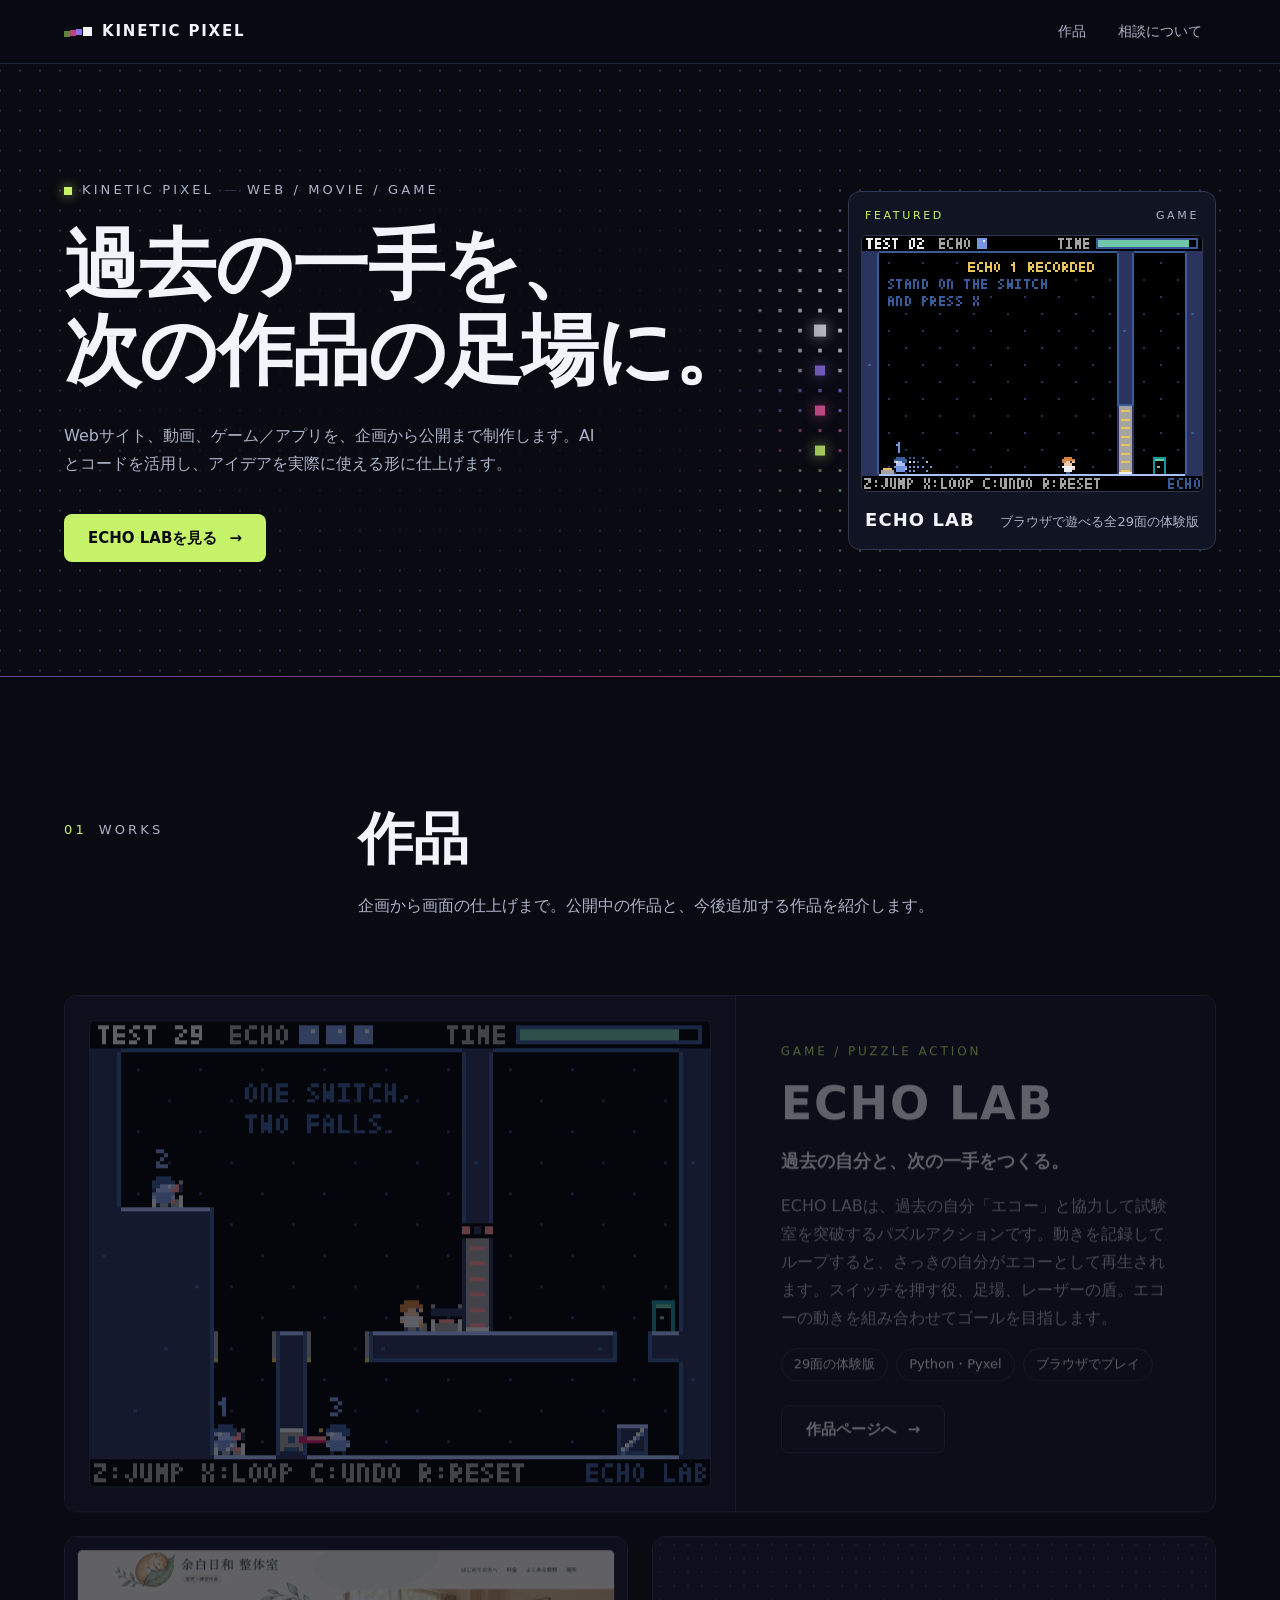
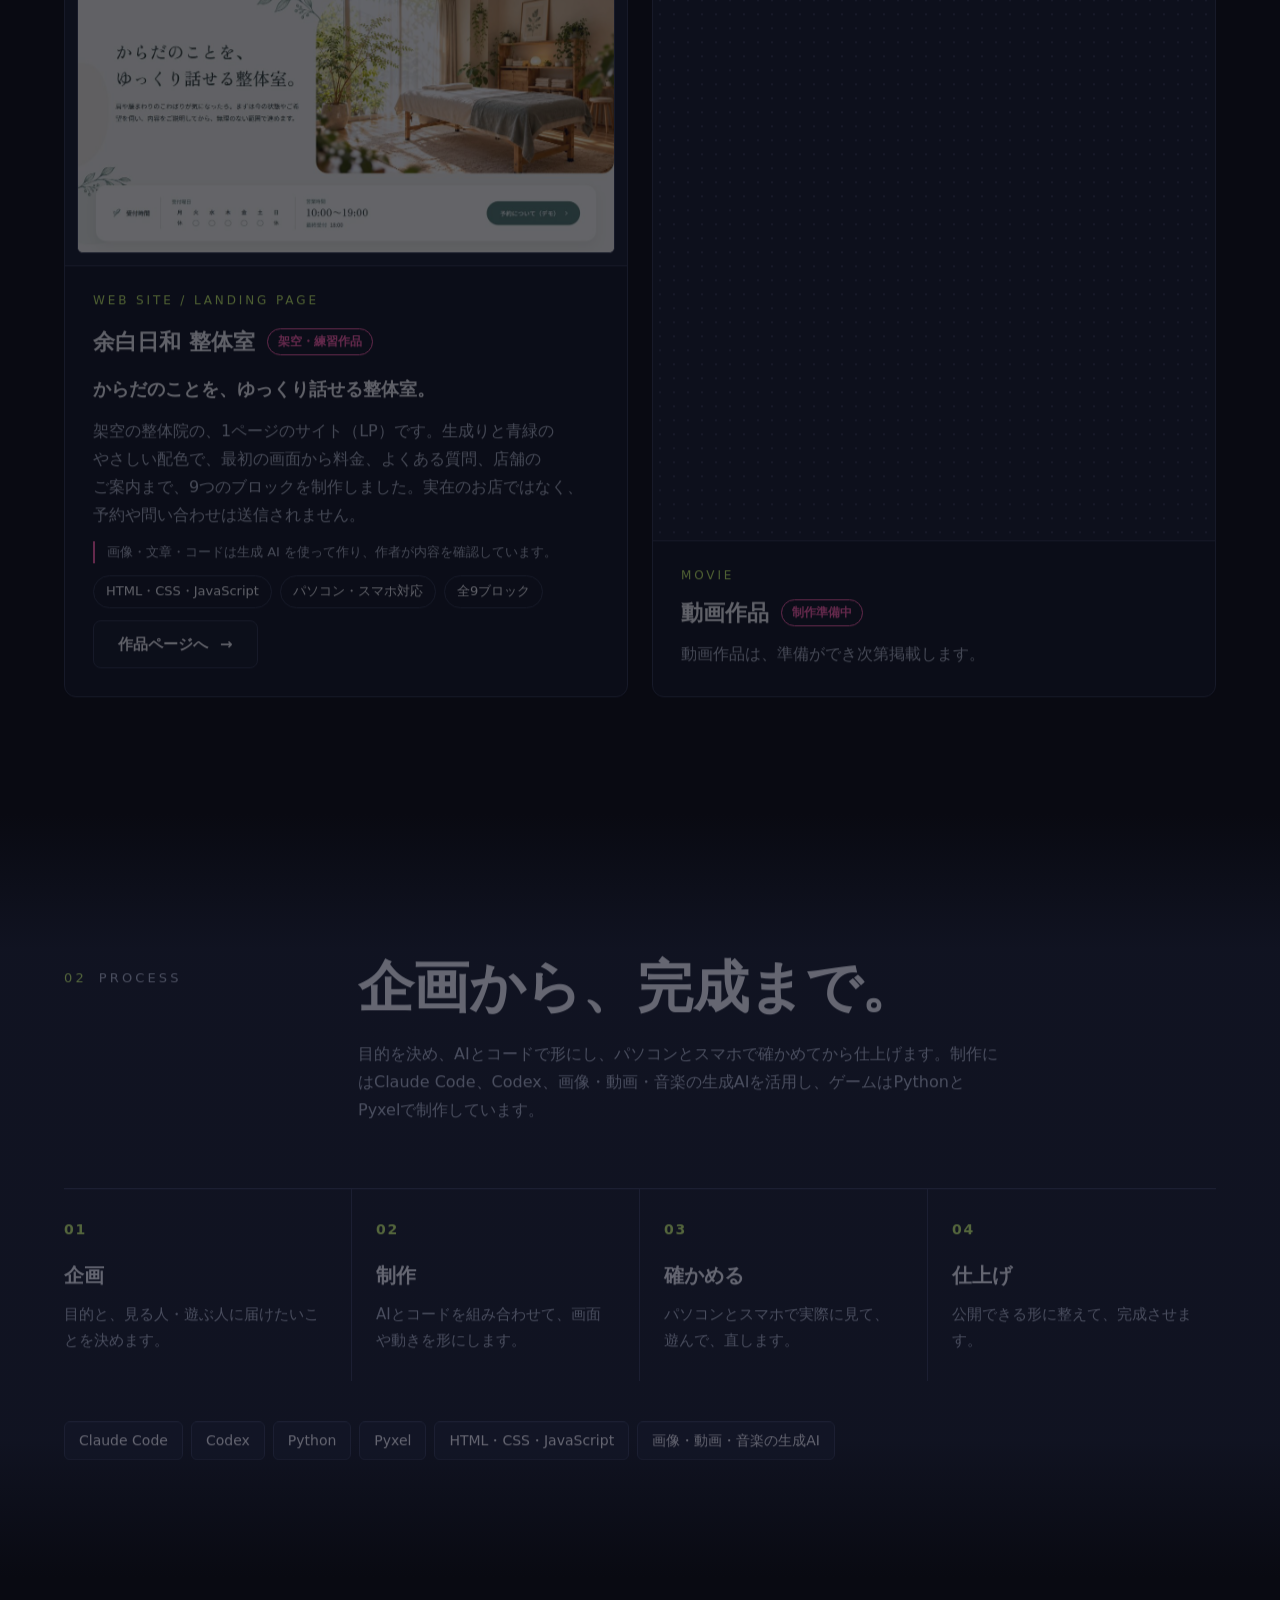
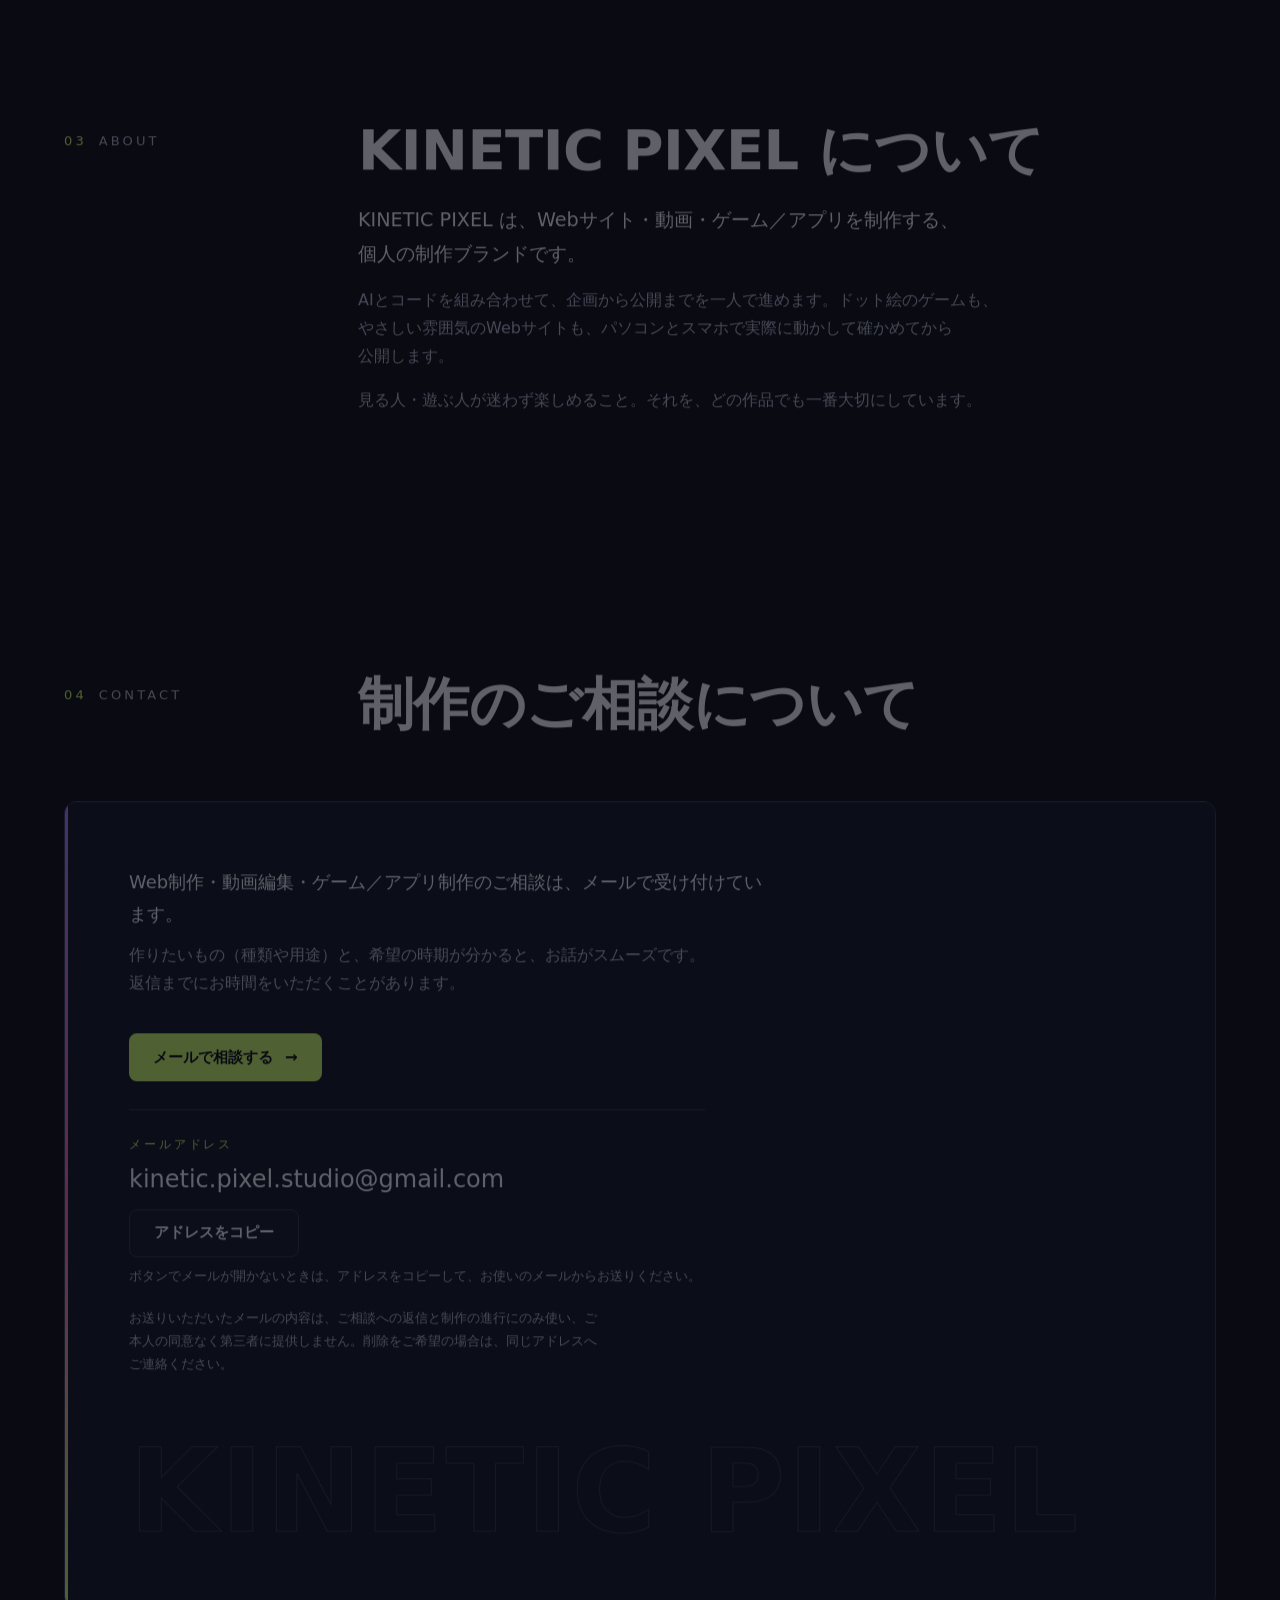
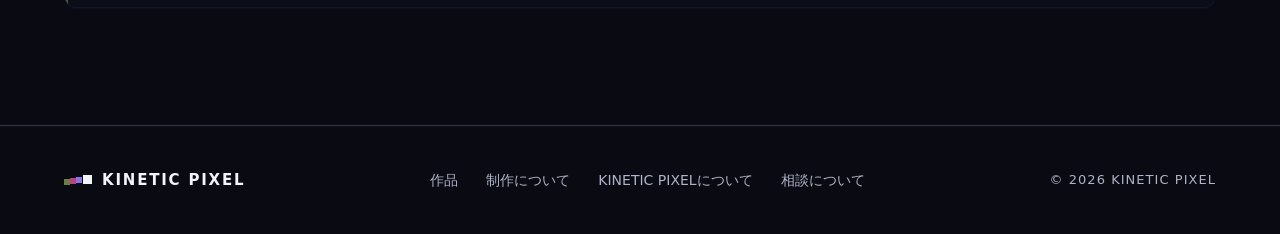
==== index.html @ ee10524a "ポートフォリオサイトの最初の版 Co-Authored-By: Claude Sonnet 5.5 <noreply@anthropic.com>" ====
<!doctype html>
<html lang="ja">
<head>
  <meta charset="utf-8">
  <meta name="viewport" content="width=device-width, initial-scale=1">
  <!-- 読みこんでよい相手：このサイト自身と Google Fonts だけ。送信先はなし。スクリプトは外のファイルだけ -->
  <meta http-equiv="Content-Security-Policy" content="default-src 'none'; script-src 'self'; style-src 'self' https://fonts.googleapis.com; font-src https://fonts.gstatic.com; img-src 'self'; base-uri 'none'; form-action 'none'">
  <meta name="referrer" content="no-referrer">
  <title>KINETIC PIXEL｜Web・動画・ゲーム制作のポートフォリオ</title>
  <meta name="description" content="KINETIC PIXEL の制作ポートフォリオ。Webサイト、動画、ゲーム／アプリを、企画から公開まで制作します。AIとコードを活用し、アイデアを実際に使える形に仕上げます。">
  <meta name="theme-color" content="#090A12">
  <meta property="og:type" content="website">
  <meta property="og:title" content="KINETIC PIXEL">
  <meta property="og:description" content="Webサイト、動画、ゲーム／アプリを、企画から公開まで制作します。AIとコードを活用し、アイデアを実際に使える形に仕上げます。">
  <link rel="icon" href="assets/img/favicon.svg" type="image/svg+xml">
  <link rel="preconnect" href="https://fonts.googleapis.com">
  <link rel="preconnect" href="https://fonts.gstatic.com" crossorigin>
  <link rel="stylesheet" href="https://fonts.googleapis.com/css2?family=Space+Grotesk:wght@500;700&display=swap">
  <link rel="stylesheet" href="assets/css/site.css">
  <script src="assets/js/site.js" defer></script>
</head>
<body>
  <a class="skip-link" href="#main">本文へ移動</a>

  <header class="site-header">
    <a class="logo" href="index.html" aria-label="KINETIC PIXEL トップへ">
      <svg class="logo-mark" viewBox="0 0 28 14" width="28" height="14" aria-hidden="true">
        <rect x="0" y="6" width="6" height="6" fill="#C7F36B" opacity=".5"/>
        <rect x="6" y="5" width="6" height="6" fill="#FF5EAE" opacity=".7"/>
        <rect x="12" y="4" width="6" height="6" fill="#9C7CFF" opacity=".9"/>
        <rect x="19" y="2" width="9" height="9" fill="#F3F3FA"/>
      </svg>
      <span>KINETIC PIXEL</span>
    </a>
    <nav class="site-nav" aria-label="ページ内">
      <a href="#works">作品</a>
      <a href="#contact">相談について</a>
    </nav>
  </header>

  <main id="main">
    <section class="hero" aria-labelledby="hero-title">
      <canvas class="hero-grid" aria-hidden="true"></canvas>
      <div class="hero-inner container">
        <div class="hero-copy">
          <p class="eyebrow"><span class="eyebrow-dot" aria-hidden="true"></span><span>KINETIC PIXEL</span><span class="eyebrow-sep" aria-hidden="true">—</span><span>WEB / MOVIE / GAME</span></p>
          <h1 id="hero-title">過去の一手を、<br>次の作品の足場に。</h1>
          <p class="lead">Webサイト、動画、ゲーム／アプリを、企画から公開まで制作します。AIとコードを活用し、アイデアを実際に使える形に仕上げます。</p>
          <div class="actions">
            <a class="btn btn-primary" href="works/echo-lab.html">ECHO LABを見る<span class="btn-arrow" aria-hidden="true">→</span></a>
          </div>
        </div>
        <a class="hero-feature" href="works/echo-lab.html">
          <span class="feature-label"><span>FEATURED</span><span>GAME</span></span>
          <span class="pixel-frame">
            <img src="assets/img/echo-lab/echo-holds-door.png" width="640" height="480" alt="ECHO LAB のプレイ画面。左のスイッチの上に、番号 1 の青いエコー（さっきの自分）が現れた場面。上に ECHO 1 RECORDED の文字。">
          </span>
          <span class="feature-caption">
            <strong>ECHO LAB</strong>
            <span>ブラウザで遊べる全29面の体験版</span>
          </span>
        </a>
      </div>
    </section>

    <section id="works" class="section" aria-labelledby="works-title">
      <div class="container">
        <div class="section-head reveal">
          <p class="section-label"><span class="section-num">01</span>WORKS</p>
          <div>
            <h2 id="works-title">作品</h2>
            <p class="section-lead">企画から画面の仕上げまで。公開中の作品と、今後追加する作品を紹介します。</p>
          </div>
        </div>

        <article class="work-feature card-line reveal">
          <a class="work-media" href="works/echo-lab.html" tabindex="-1" aria-hidden="true">
            <span class="pixel-frame">
              <img src="assets/img/echo-lab/echo-lab-final.png" width="640" height="480" alt="" loading="lazy">
            </span>
          </a>
          <div class="work-body">
            <p class="work-kind">GAME / PUZZLE ACTION</p>
            <h3 class="work-title">ECHO LAB</h3>
            <p class="work-catch">過去の自分と、次の一手をつくる。</p>
            <p>ECHO LABは、過去の自分「エコー」と協力して試験室を突破するパズルアクションです。動きを記録してループすると、さっきの自分がエコーとして再生されます。スイッチを押す役、足場、レーザーの盾。エコーの動きを組み合わせてゴールを目指します。</p>
            <ul class="tags" aria-label="作品の情報">
              <li>29面の体験版</li>
              <li>Python・Pyxel</li>
              <li>ブラウザでプレイ</li>
            </ul>
            <a class="btn btn-ghost" href="works/echo-lab.html">作品ページへ<span class="btn-arrow" aria-hidden="true">→</span></a>
          </div>
        </article>

        <div class="work-grid">
          <article class="work-card card-line reveal">
            <a class="work-card-media" href="works/seitai-lp.html" tabindex="-1" aria-hidden="true">
              <span class="shot-frame">
                <img src="assets/img/seitai-lp/fv-pc.jpg" width="1200" height="675" alt="" loading="lazy">
              </span>
            </a>
            <div class="work-card-body phrase-wrap">
              <p class="work-kind">WEB SITE / LANDING PAGE</p>
              <h3 class="work-card-title">余白日和 整体室 <span class="badge">架空・練習作品</span></h3>
              <p class="work-catch">からだのことを、ゆっくり話せる整体室。</p>
              <p>架空の整体院の、1ページのサイト（LP）です。生成りと青緑のやさしい配色で、最初の画面から料金、よくある質問、店舗のご案内まで、<span class="nobr">9つのブロック</span>を制作しました。実在のお店ではなく、<span class="nobr">予約や問い合わせは</span>送信されません。</p>
              <p class="ai-note">画像・文章・コードは生成 AI を使って作り、作者が内容を確認しています。</p>
              <ul class="tags" aria-label="作品の情報">
                <li>HTML・CSS・JavaScript</li>
                <li>パソコン・スマホ対応</li>
                <li>全9ブロック</li>
              </ul>
              <a class="btn btn-ghost" href="works/seitai-lp.html">作品ページへ<span class="btn-arrow" aria-hidden="true">→</span></a>
            </div>
          </article>
          <article class="soon-card reveal">
            <div class="soon-media" aria-hidden="true"></div>
            <div class="soon-body">
              <p class="work-kind">MOVIE</p>
              <h3>動画作品 <span class="badge">制作準備中</span></h3>
              <p>動画作品は、準備ができ次第掲載します。</p>
            </div>
          </article>
        </div>
      </div>
    </section>

    <section id="process" class="section section-alt" aria-labelledby="process-title">
      <div class="container process">
        <div class="section-head reveal">
          <p class="section-label"><span class="section-num">02</span>PROCESS</p>
          <div>
            <h2 id="process-title">企画から、完成まで。</h2>
            <p class="section-lead">目的を決め、AIとコードで形にし、パソコンとスマホで確かめてから仕上げます。制作にはClaude Code、Codex、画像・動画・音楽の生成AIを活用し、ゲームはPythonとPyxelで制作しています。</p>
          </div>
        </div>
        <ol class="steps reveal">
          <li><span class="step-num">01</span><div><h3>企画</h3><p>目的と、見る人・遊ぶ人に届けたいことを決めます。</p></div></li>
          <li><span class="step-num">02</span><div><h3>制作</h3><p>AIとコードを組み合わせて、画面や動きを形にします。</p></div></li>
          <li><span class="step-num">03</span><div><h3>確かめる</h3><p>パソコンとスマホで実際に見て、遊んで、直します。</p></div></li>
          <li><span class="step-num">04</span><div><h3>仕上げ</h3><p>公開できる形に整えて、完成させます。</p></div></li>
        </ol>
        <ul class="tools reveal" aria-label="使っている道具">
          <li>Claude Code</li>
          <li>Codex</li>
          <li>Python</li>
          <li>Pyxel</li>
          <li>HTML・CSS・JavaScript</li>
          <li>画像・動画・音楽の生成AI</li>
        </ul>
      </div>
    </section>

    <section id="about" class="section" aria-labelledby="about-title">
      <div class="container">
        <div class="section-head about-head reveal">
          <p class="section-label"><span class="section-num">03</span>ABOUT</p>
          <div class="phrase-wrap">
            <h2 id="about-title">KINETIC PIXEL について</h2>
            <p class="section-lead about-lead">KINETIC PIXEL は、<span class="nobr">Webサイト・動画・ゲーム／アプリを</span>制作する、<span class="nobr">個人の制作ブランドです。</span></p>
            <p class="section-lead">AIとコードを組み合わせて、<span class="nobr">企画から公開までを</span>一人で進めます。ドット絵のゲームも、やさしい雰囲気のWebサイトも、<span class="nobr">パソコンとスマホで</span>実際に動かして確かめてから公開します。</p>
            <p class="section-lead">見る人・遊ぶ人が迷わず楽しめること。<span class="nobr">それを、どの作品でも</span>一番大切にしています。</p>
          </div>
        </div>
      </div>
    </section>

    <section id="contact" class="section" aria-labelledby="contact-title">
      <div class="container">
        <div class="section-head reveal">
          <p class="section-label"><span class="section-num">04</span>CONTACT</p>
          <div>
            <h2 id="contact-title">制作のご相談について</h2>
          </div>
        </div>
        <div class="contact-card reveal">
          <p>Web制作・動画編集・ゲーム／アプリ制作のご相談は、メールで受け付けています。</p>
          <p class="contact-hint">作りたいもの（種類や用途）と、希望の時期が分かると、お話がスムーズです。返信までにお時間をいただくことがあります。</p>
          <div class="contact-live" data-contact hidden>
            <div class="actions">
              <a class="btn btn-primary" href="#contact" data-contact-link>メールで相談する<span class="btn-arrow" aria-hidden="true">→</span></a>
            </div>
            <div class="contact-address">
              <p class="contact-label">メールアドレス</p>
              <p class="contact-addr" data-contact-addr></p>
              <div class="contact-copy">
                <button type="button" class="btn btn-ghost" data-contact-copy>アドレスをコピー</button>
                <span class="contact-status" role="status" aria-live="polite" data-contact-status></span>
              </div>
              <p class="contact-note">ボタンでメールが開かないときは、アドレスをコピーして、お使いのメールからお送りください。</p>
            </div>
          </div>
          <p class="contact-privacy">お送りいただいたメールの内容は、ご相談への返信と制作の進行にのみ使い、ご本人の同意なく第三者に提供しません。削除をご希望の場合は、同じアドレスへご連絡ください。</p>
          <p class="contact-fallback" data-contact-fallback>メールアドレスの表示には JavaScript が必要です。JavaScript をオンにして、このページを開き直してください。</p>
          <p class="contact-wordmark" aria-hidden="true">KINETIC PIXEL</p>
        </div>
      </div>
    </section>
  </main>

  <footer class="site-footer">
    <div class="container footer-inner">
      <a class="logo" href="index.html" aria-label="KINETIC PIXEL トップへ">
        <svg class="logo-mark" viewBox="0 0 28 14" width="28" height="14" aria-hidden="true">
          <rect x="0" y="6" width="6" height="6" fill="#C7F36B" opacity=".5"/>
          <rect x="6" y="5" width="6" height="6" fill="#FF5EAE" opacity=".7"/>
          <rect x="12" y="4" width="6" height="6" fill="#9C7CFF" opacity=".9"/>
          <rect x="19" y="2" width="9" height="9" fill="#F3F3FA"/>
        </svg>
        <span>KINETIC PIXEL</span>
      </a>
      <nav class="footer-nav" aria-label="フッター">
        <a href="#works">作品</a>
        <a href="#process">制作について</a>
        <a href="#about">KINETIC PIXELについて</a>
        <a href="#contact">相談について</a>
      </nav>
      <p class="copyright">© 2026 KINETIC PIXEL</p>
    </div>
  </footer>
</body>
</html>
---- assets/css/site.css ----
/* KINETIC PIXEL ポートフォリオ
   枠＝KINETIC PIXEL の色（暗い背景＋控えめなネオン）、作品＝作品そのものの色。
   ネオンの 3 色はロゴ・細い線・小さな印だけに使い、作品の画像には重ねない。 */

:root {
  color-scheme: dark;
  --bg: #090A12;
  --surface: #111423;
  --surface-raised: #171B2E;
  --line: #303650;
  --text: #F3F3FA;
  --muted: #ADB3C8;
  --purple: #9C7CFF;
  --pink: #FF5EAE;
  --lime: #C7F36B;

  --neon-line: linear-gradient(90deg, var(--purple), var(--pink), var(--lime));
  --font-display: "Space Grotesk", "Hiragino Sans", "Hiragino Kaku Gothic ProN", "Yu Gothic UI", "Yu Gothic", Meiryo, system-ui, sans-serif;
  --font-body: system-ui, -apple-system, "Hiragino Sans", "Hiragino Kaku Gothic ProN", "Yu Gothic UI", "Yu Gothic", Meiryo, sans-serif;
  --gutter: clamp(20px, 5vw, 72px);
  --radius: 10px;
  --header-h: 64px;
}

*,
*::before,
*::after { box-sizing: border-box; }

html { scroll-behavior: smooth; scroll-padding-top: calc(var(--header-h) + 16px); }

body {
  margin: 0;
  background: var(--bg);
  color: var(--text);
  font-family: var(--font-body);
  font-size: 16px;
  line-height: 1.75;
  -webkit-font-smoothing: antialiased;
  text-rendering: optimizeLegibility;
  overflow-x: hidden;
}

img { display: block; max-width: 100%; height: auto; }
a { color: inherit; }
h1, h2, h3 { margin: 0; font-family: var(--font-display); font-weight: 700; }
p { margin: 0; }
ul, ol { margin: 0; padding: 0; list-style: none; }

:focus-visible { outline: 2px solid var(--lime); outline-offset: 3px; border-radius: 4px; }

.container { width: min(100% - var(--gutter) * 2, 1200px); margin-inline: auto; }

.skip-link {
  position: absolute; left: 12px; top: -60px; z-index: 100;
  padding: 10px 16px; background: var(--lime); color: var(--bg);
  font-weight: 700; text-decoration: none; border-radius: 6px;
}
.skip-link:focus { top: 12px; }

/* ---------- ヘッダー ---------- */
.site-header {
  position: sticky; top: 0; z-index: 20;
  height: var(--header-h);
  display: flex; align-items: center; justify-content: space-between; gap: 16px;
  padding-inline: var(--gutter);
  background: rgba(9, 10, 18, .78);
  backdrop-filter: blur(12px);
  -webkit-backdrop-filter: blur(12px);
  border-bottom: 1px solid rgba(48, 54, 80, .6);
}
.logo {
  display: inline-flex; align-items: center; gap: 10px;
  min-height: 44px;
  font-family: var(--font-display); font-weight: 700; font-size: 15px; letter-spacing: .12em;
  text-decoration: none; white-space: nowrap;
}
.logo-mark { flex: none; }
.site-nav { display: flex; gap: 4px; }
.site-nav a,
.footer-nav a {
  display: inline-flex; align-items: center; min-height: 44px; padding: 0 14px; white-space: nowrap;
  color: var(--muted); font-size: 14px; text-decoration: none;
  transition: color .2s;
}
.site-nav a:hover,
.footer-nav a:hover { color: var(--text); }

/* ---------- ヒーロー ---------- */
.hero {
  position: relative;
  overflow: hidden;
  padding-block: clamp(56px, 9vw, 120px) clamp(64px, 9vw, 128px);
  isolation: isolate;
}
.hero::after { /* 下の区切り：ネオンの細い線 */
  content: ""; position: absolute; left: 0; right: 0; bottom: 0; height: 1px;
  background: var(--neon-line); opacity: .55;
}
.hero-grid {
  position: absolute; inset: 0; z-index: -2; pointer-events: none;
  width: 100%; height: 100%;
  /* JavaScript が動かないときの代わり：止まったドット模様 */
  background-image: radial-gradient(circle, var(--line) 1px, transparent 1.6px);
  background-size: 20px 20px;
  background-position: center;
}
.hero-copy { position: relative; }
.hero-copy::before { /* 背景のドットより手前、文字より後ろ：文字のまわりだけ暗くして読みやすく */
  content: ""; position: absolute; inset: -56px -72px; z-index: -1; pointer-events: none;
  background: radial-gradient(closest-side, rgba(9, 10, 18, .9), rgba(9, 10, 18, .7) 62%, rgba(9, 10, 18, 0));
}
.hero-inner {
  position: relative;
  display: grid; grid-template-columns: repeat(12, minmax(0, 1fr)); column-gap: 24px; row-gap: 48px;
  align-items: center;
}
.hero-copy { grid-column: 1 / span 8; }
.hero-feature { grid-column: 9 / span 4; }

.eyebrow {
  display: flex; flex-wrap: wrap; align-items: center; gap: 4px 10px;
  font-family: var(--font-display); font-weight: 500; font-size: 13px; letter-spacing: .24em;
  color: var(--muted);
}
.eyebrow-dot { width: 8px; height: 8px; background: var(--lime); box-shadow: 0 0 12px rgba(199, 243, 107, .7); }
.eyebrow span { white-space: nowrap; }
.eyebrow-sep { color: var(--line); letter-spacing: 0; }

.hero h1 {
  margin: 20px 0 28px;
  font-size: clamp(44px, 6vw, 88px);
  line-height: 1.12;
  letter-spacing: -.02em;
}
.lead {
  max-width: 34em;
  color: var(--muted);
  font-size: clamp(16px, 1.25vw, 18px);
}
.actions { display: flex; flex-wrap: wrap; gap: 12px; margin-top: 36px; }

/* ---------- ボタン ---------- */
.btn {
  display: inline-flex; align-items: center; justify-content: center; gap: 12px;
  min-height: 48px; padding: 0 24px;
  border-radius: 8px;
  font-weight: 700; font-size: 15px; text-decoration: none;
  transition: box-shadow .25s, background-color .25s, border-color .25s, transform .25s;
}
.btn-primary { background: var(--lime); color: var(--bg); }
.btn-primary:hover { box-shadow: 0 0 0 1px var(--lime), 0 0 28px rgba(199, 243, 107, .45); }
.btn-ghost { border: 1px solid var(--line); color: var(--text); background: rgba(23, 27, 46, .6); }
.btn-ghost:hover { border-color: var(--purple); box-shadow: 0 0 22px rgba(156, 124, 255, .3); }
.btn-arrow { display: inline-block; transition: transform .25s steps(3); }
.btn:hover .btn-arrow { transform: translateX(6px); }

/* ---------- ドット絵の画面 ---------- */
.pixel-frame {
  display: block;
  background: #000;
  border: 1px solid var(--line);
  border-radius: 6px;
  overflow: hidden;
}
.pixel-frame img {
  width: 100%; aspect-ratio: 4 / 3; object-fit: contain;
  image-rendering: pixelated;
  image-rendering: crisp-edges;
}
@supports (image-rendering: pixelated) {
  .pixel-frame img { image-rendering: pixelated; }
}

/* ヒーローの代表作 */
.hero-feature {
  position: relative; display: block;
  padding: 12px;
  background: var(--surface);
  border: 1px solid var(--line);
  border-radius: 12px;
  text-decoration: none;
  transition: border-color .25s, box-shadow .25s;
}
.hero-feature:hover { border-color: var(--purple); box-shadow: 0 0 36px rgba(156, 124, 255, .22); }
.feature-label {
  display: flex; justify-content: space-between;
  margin: 2px 4px 10px;
  font-family: var(--font-display); font-weight: 500; font-size: 11px; letter-spacing: .24em; color: var(--muted);
}
.feature-label span:first-child { color: var(--lime); }
.feature-caption { display: flex; flex-wrap: wrap; align-items: baseline; justify-content: space-between; gap: 4px 12px; margin: 12px 4px 2px; }
.feature-caption strong { font-family: var(--font-display); font-size: 18px; letter-spacing: .06em; }
.feature-caption span { color: var(--muted); font-size: 13px; }

/* ---------- セクション ---------- */
.section { padding-block: clamp(72px, 10vw, 140px); }
.section-alt { background: linear-gradient(180deg, rgba(17, 20, 35, 0) 0%, rgba(17, 20, 35, .9) 18%, rgba(17, 20, 35, .9) 82%, rgba(17, 20, 35, 0) 100%); }
.section-head {
  display: grid; grid-template-columns: repeat(12, minmax(0, 1fr)); column-gap: 24px; row-gap: 16px;
  margin-bottom: clamp(40px, 5vw, 64px);
}
.section-head > :first-child { grid-column: 1 / span 3; }
.section-head > :last-child { grid-column: 4 / span 9; }
.section-label {
  display: flex; align-items: baseline; gap: 12px; padding-top: 14px;
  font-family: var(--font-display); font-weight: 500; font-size: 13px; letter-spacing: .24em; color: var(--muted);
}
.section-num { color: var(--lime); }
.section-head h2 { font-size: clamp(32px, 4.4vw, 56px); line-height: 1.2; letter-spacing: -.01em; }
.section-lead { max-width: 40em; margin-top: 20px; color: var(--muted); }

/* ---------- 作品 ---------- */
.card-line { position: relative; }
.card-line::after { /* ピクセルライン：左から 8 段で伸びる */
  content: ""; position: absolute; left: 0; right: 0; bottom: 0; height: 2px;
  background: var(--neon-line);
  transform: scaleX(0); transform-origin: left;
  transition: transform .25s steps(8);
}
.card-line:hover::after,
.card-line:focus-within::after { transform: scaleX(1); }

.work-feature {
  display: grid; grid-template-columns: repeat(12, minmax(0, 1fr));
  background: var(--surface);
  border: 1px solid var(--line);
  border-radius: 12px;
  overflow: hidden;
  transition: border-color .25s;
}
.work-feature:hover { border-color: #444B6B; }
.work-media { grid-column: 1 / span 7; display: block; padding: clamp(12px, 2vw, 24px); background: var(--surface-raised); border-right: 1px solid var(--line); }
.work-body { grid-column: 8 / span 5; display: flex; flex-direction: column; align-items: flex-start; gap: 16px; padding: clamp(24px, 3.5vw, 48px); }
.work-kind { font-family: var(--font-display); font-weight: 500; font-size: 12px; letter-spacing: .24em; color: var(--lime); }
.work-title { font-size: clamp(32px, 3.6vw, 48px); line-height: 1.1; letter-spacing: .04em; }
.work-catch { font-weight: 700; font-size: 18px; }
.work-body > p:not([class]) { color: var(--muted); }
.tags { display: flex; flex-wrap: wrap; gap: 8px; }
.tags li {
  padding: 4px 12px;
  border: 1px solid var(--line); border-radius: 999px;
  font-size: 13px; color: var(--text);
}
.work-body .btn { margin-top: 8px; }

.work-grid { display: grid; grid-template-columns: repeat(2, minmax(0, 1fr)); gap: 24px; margin-top: 24px; }

/* 画像つきの作品カード（Web サイトなど、画面を見せる作品） */
.work-card {
  display: flex; flex-direction: column;
  background: var(--surface);
  border: 1px solid var(--line);
  border-radius: 12px;
  overflow: hidden;
  transition: border-color .25s;
}
.work-card:hover { border-color: #444B6B; }
.work-card-media { display: block; padding: 12px; background: var(--surface-raised); border-bottom: 1px solid var(--line); }
.work-card-body { flex: 1; display: flex; flex-direction: column; align-items: flex-start; gap: 12px; padding: 24px 28px 28px; }
.work-card-title { display: flex; flex-wrap: wrap; align-items: center; gap: 8px 12px; font-size: 22px; }
.work-card-body > p:not([class]) { color: var(--muted); }
.work-card-body .btn { margin-top: auto; }
/* 作品が AI で作られたことの表示（LP のフッターと同じ文）。ピンクの細い線は「架空・練習作品」のバッジと同じ色 */
.ai-note { padding-left: 12px; border-left: 2px solid var(--pink); color: var(--muted); font-size: 13px; }
/* ほかのサイトの画面写真：ドット絵ではないので、ぼかさず、薄い枠だけ */
.shot-frame { display: block; margin: 0; background: #F7F5EF; border: 1px solid var(--line); border-radius: 6px; overflow: hidden; }
.shot-frame img { width: 100%; height: auto; }

.soon-card {
  display: flex; flex-direction: column;
  background: var(--surface);
  border: 1px solid var(--line);
  border-radius: 12px;
  overflow: hidden;
}
.soon-media { /* 作品ができるまでは、小さなドットの帯だけ。となりの作品カードが高いときは、あまった高さをこの帯が受けもつ */
  flex: 1 1 40px; min-height: 40px;
  background-color: var(--surface-raised);
  background-image: radial-gradient(circle, var(--line) 1px, transparent 1.6px);
  background-size: 14px 14px;
  border-bottom: 1px solid var(--line);
}
.soon-body { padding: 24px 28px 28px; }
.soon-body h3 { display: flex; flex-wrap: wrap; align-items: center; gap: 8px 12px; margin: 8px 0 8px; font-size: 22px; }
.soon-body p:last-child { color: var(--muted); }
.badge {
  padding: 2px 10px;
  border: 1px solid var(--pink); border-radius: 999px;
  font-family: var(--font-body); font-size: 12px; font-weight: 700; color: var(--pink);
}

/* ---------- 制作について ---------- */
.steps {
  display: grid; grid-template-columns: repeat(4, minmax(0, 1fr)); gap: 0;
  border-top: 1px solid var(--line);
  counter-reset: step;
}
.steps li { display: flex; flex-direction: column; gap: 16px; padding: 28px 24px 28px 0; border-right: 1px solid var(--line); }
.steps li + li { padding-left: 24px; }
.steps li:last-child { border-right: 0; }
.step-num { font-family: var(--font-display); font-weight: 700; font-size: 14px; letter-spacing: .12em; color: var(--lime); }
.steps h3 { font-size: 20px; margin-bottom: 8px; }
.steps p { color: var(--muted); font-size: 15px; }
.tools { display: flex; flex-wrap: wrap; gap: 8px; margin-top: 40px; }
.tools li {
  padding: 6px 14px;
  background: var(--surface-raised);
  border: 1px solid var(--line); border-radius: 6px;
  font-family: var(--font-display); font-size: 14px; color: var(--text);
}

/* ---------- KINETIC PIXEL について ---------- */
.about-head { margin-bottom: 0; }
.about-head .about-lead { max-width: 36em; font-size: clamp(17px, 1.5vw, 20px); color: var(--text); }
.about-head .section-lead + .section-lead { margin-top: 16px; }

/* ---------- 相談 ---------- */
.contact-card {
  position: relative; overflow: hidden;
  padding: clamp(28px, 5vw, 64px);
  background: var(--surface);
  border: 1px solid var(--line);
  border-radius: 12px;
}
.contact-card::before { content: ""; position: absolute; left: 0; top: 0; bottom: 0; width: 3px; background: linear-gradient(180deg, var(--purple), var(--pink), var(--lime)); }
.contact-card > p:first-child { max-width: 36em; font-size: clamp(16px, 1.4vw, 19px); }
.contact-hint { max-width: 36em; margin-top: 12px; color: var(--muted); }
.contact-live { margin-top: 8px; }
.contact-live[hidden] { display: none; }
.contact-address { display: grid; gap: 8px; max-width: 36em; margin-top: 28px; padding-top: 24px; border-top: 1px solid var(--line); }
.contact-label { font-family: var(--font-display); font-weight: 500; font-size: 12px; letter-spacing: .24em; color: var(--lime); }
.contact-addr { font-family: var(--font-display); font-weight: 500; font-size: clamp(17px, 2.4vw, 24px); line-height: 1.4; overflow-wrap: anywhere; user-select: all; }
.contact-copy { display: flex; flex-wrap: wrap; align-items: center; gap: 8px 16px; margin-top: 4px; }
.contact-status { color: var(--lime); font-size: 14px; }
.contact-note { color: var(--muted); font-size: 13px; }
.contact-privacy { max-width: 36em; margin-top: 20px; color: var(--muted); font-size: 13px; }
.contact-fallback { max-width: 36em; margin-top: 20px; padding-left: 12px; border-left: 2px solid var(--pink); color: var(--muted); font-size: 14px; }
.contact-wordmark {
  margin-top: clamp(32px, 5vw, 64px);
  font-family: var(--font-display); font-weight: 700; font-size: clamp(40px, 9vw, 128px); line-height: .9; letter-spacing: .02em;
  color: transparent;
  -webkit-text-stroke: 1px var(--line);
  white-space: nowrap;
  user-select: none;
}

@media (max-width: 340px) { .contact-wordmark { font-size: 30px; } } /* 幅 320px でも右で切れないように */

/* ---------- フッター ---------- */
.site-footer { border-top: 1px solid var(--line); padding-block: 32px; }
.footer-inner { display: flex; flex-wrap: wrap; align-items: center; justify-content: space-between; gap: 16px 24px; }
.footer-nav { display: flex; flex-wrap: wrap; }
.copyright { color: var(--muted); font-size: 13px; font-family: var(--font-display); letter-spacing: .08em; }

/* ---------- 作品ページ ---------- */
.work-hero { position: relative; padding-block: clamp(40px, 6vw, 88px) clamp(64px, 8vw, 112px); }
.work-hero::after { content: ""; position: absolute; left: 0; right: 0; bottom: 0; height: 1px; background: var(--neon-line); opacity: .55; }
.work-hero-inner { display: grid; grid-template-columns: repeat(12, minmax(0, 1fr)); column-gap: 24px; row-gap: 40px; align-items: center; }
.work-hero-copy { grid-column: 1 / span 6; display: flex; flex-direction: column; align-items: flex-start; gap: 18px; }
.work-hero-media { grid-column: 7 / span 6; margin: 0; padding: 12px; background: var(--surface); border: 1px solid var(--line); border-radius: 12px; }
.back-link {
  display: inline-flex; align-items: center; gap: 8px; min-height: 44px; margin-bottom: 8px;
  color: var(--muted); font-size: 14px; text-decoration: none;
}
.back-link:hover { color: var(--text); }
.work-hero-title { font-size: clamp(48px, 7vw, 96px); line-height: 1; letter-spacing: .04em; }
.work-hero-catch { font-weight: 700; font-size: clamp(18px, 1.8vw, 22px); }
.work-hero-lead { max-width: 36em; color: var(--muted); }
.work-meta { display: grid; gap: 0; width: 100%; max-width: 36em; margin: 8px 0 0; border-top: 1px solid var(--line); }
.work-meta div { display: grid; grid-template-columns: 7em 1fr; gap: 16px; padding: 10px 0; border-bottom: 1px solid var(--line); }
.work-meta dt { font-size: 13px; color: var(--muted); }
.work-meta dd { margin: 0; font-size: 15px; }
.work-hero-copy .actions { margin-top: 12px; }
.play-note { color: var(--muted); font-size: 13px; }
.work-hero-title--jp { font-size: clamp(36px, 5vw, 68px); letter-spacing: .08em; line-height: 1.12; }
.work-hero-media .shot-frame { border-radius: 8px; }
.tools + .gallery { margin-top: clamp(32px, 4vw, 48px); }
.shot-frame--phone { max-width: 300px; margin-inline: auto; border-radius: 28px; }
.nobr { white-space: nowrap; } /* 言葉の途中で折り返さない */
.phrase-wrap { word-break: auto-phrase; } /* 日本語を文節で折り返す（Chrome・Edge。対応していないブラウザは .nobr だけが効く） */
.finale-inner--solo .finale-copy { grid-column: 1 / -1; }

.gallery { display: grid; grid-template-columns: repeat(2, minmax(0, 1fr)); gap: clamp(20px, 3vw, 32px); }
.gallery-wide { grid-column: 1 / -1; }
.gallery-wide figure { display: grid; grid-template-columns: repeat(12, minmax(0, 1fr)); column-gap: 24px; align-items: end; }
.gallery-wide .pixel-frame { grid-column: 1 / span 8; }
.gallery-wide figcaption { grid-column: 9 / span 4; }
.gallery figure { margin: 0; }
.gallery figcaption { display: block; margin-top: 14px; color: var(--muted); font-size: 15px; }
.gallery figcaption strong { display: block; margin-bottom: 2px; color: var(--text); font-family: var(--font-display); font-size: 18px; }
.gallery-num { display: block; margin-bottom: 6px; font-family: var(--font-display); font-size: 13px; letter-spacing: .12em; color: var(--lime); }

.controls { display: grid; grid-template-columns: 3fr 2fr; gap: 24px; }
.controls-card { padding: clamp(24px, 3vw, 36px); background: var(--surface); border: 1px solid var(--line); border-radius: 12px; }
.controls-card h3 { margin-bottom: 18px; font-size: 20px; }
.controls-card > p { color: var(--muted); }
.keys { margin: 0; }
.keys div { display: grid; grid-template-columns: 6.5em 1fr; gap: 16px; align-items: center; padding: 10px 0; border-bottom: 1px solid var(--line); }
.keys div:first-child { border-top: 1px solid var(--line); }
.keys dt { display: flex; gap: 6px; }
.keys dd { margin: 0; font-size: 15px; }
kbd {
  display: inline-grid; place-items: center; min-width: 2em; height: 2em; padding: 0 .5em;
  background: var(--surface-raised); border: 1px solid var(--line); border-bottom-width: 3px; border-radius: 6px;
  font-family: var(--font-display); font-size: 14px; font-weight: 700; color: var(--text); line-height: 1;
}
.controls-note { margin-top: 18px; color: var(--muted); font-size: 14px; }
.controls-note kbd { height: 1.8em; font-size: 13px; }

.notes { display: grid; gap: 0; max-width: 52em; border-top: 1px solid var(--line); }
.notes li { position: relative; padding: 16px 0 16px 28px; border-bottom: 1px solid var(--line); }
.notes li::before { content: ""; position: absolute; left: 4px; top: 1.55em; width: 8px; height: 8px; background: var(--pink); }

.finale { padding-block: 0 clamp(72px, 10vw, 140px); }
.finale-inner {
  display: grid; grid-template-columns: repeat(12, minmax(0, 1fr)); column-gap: 24px; row-gap: 32px; align-items: center;
  padding: clamp(20px, 3vw, 40px);
  background: var(--surface); border: 1px solid var(--line); border-radius: 12px;
}
.finale-media { grid-column: 1 / span 6; margin: 0; }
.finale-copy { grid-column: 7 / span 6; display: flex; flex-direction: column; align-items: flex-start; gap: 16px; }
.finale-copy h2 { font-size: clamp(26px, 3vw, 38px); line-height: 1.3; }
.finale-copy p:not([class]) { color: var(--muted); }
.finale-copy .actions { margin-top: 8px; }

/* ---------- スクロールで現れる ---------- */
.js .reveal { opacity: 0; transform: translateY(18px); transition: opacity .46s ease, transform .46s ease; }
.js .reveal.is-in { opacity: 1; transform: none; }

/* ---------- スマホ ---------- */
@media (max-width: 760px) {
  .site-nav a { padding: 0 10px; }
  .logo { font-size: 13px; letter-spacing: .1em; }
  .hero-inner { grid-template-columns: minmax(0, 1fr); row-gap: 56px; }
  .hero-copy,
  .hero-feature { grid-column: 1 / -1; }
  .eyebrow { font-size: 11px; letter-spacing: .18em; }
  .hero-copy::before { inset: -32px -24px -8px; }
  .hero h1 { font-size: clamp(30px, 9.4vw, 44px); }
  .actions .btn { width: 100%; }
  .section-head { grid-template-columns: minmax(0, 1fr); }
  .section-head > :first-child,
  .section-head > :last-child { grid-column: 1 / -1; }
  .section-label { padding-top: 0; }
  .work-feature { grid-template-columns: minmax(0, 1fr); }
  .work-media,
  .work-body { grid-column: 1 / -1; }
  .work-media { border-right: 0; border-bottom: 1px solid var(--line); }
  .work-grid { grid-template-columns: minmax(0, 1fr); }
  .work-card-body { padding: 22px 20px 24px; }
  .work-card-body .btn { width: 100%; }
  .steps { grid-template-columns: minmax(0, 1fr); }
  .steps li,
  .steps li + li { flex-direction: row; gap: 20px; padding: 22px 0; border-right: 0; border-bottom: 1px solid var(--line); }
  .work-hero-inner,
  .finale-inner { grid-template-columns: minmax(0, 1fr); }
  .work-hero-copy,
  .work-hero-media,
  .finale-media,
  .finale-copy { grid-column: 1 / -1; }
  .work-meta--compact div { grid-template-columns: 5.5em 1fr; gap: 12px; }
  .gallery { grid-template-columns: minmax(0, 1fr); }
  .gallery-wide figure { display: block; }
  .controls { grid-template-columns: minmax(0, 1fr); }
  .keys div { grid-template-columns: 5.5em 1fr; }
  .js .reveal { opacity: 1; transform: none; transition: none; }
}

/* 小さなスマホ（幅 320〜380px） */
@media (max-width: 380px) {
  .site-header { gap: 8px; padding-inline: 16px; }
  .logo { gap: 8px; font-size: 12px; letter-spacing: .06em; }
  .site-nav a { padding: 0 6px; font-size: 13px; }
  .eyebrow-sep { display: none; }
}

@media (min-width: 761px) and (max-width: 1080px) {
  .hero-copy { grid-column: 1 / span 7; }
  .hero-feature { grid-column: 8 / span 5; }
  .hero h1 { font-size: 5.2vw; }
  .work-feature { grid-template-columns: minmax(0, 1fr); }
  .work-media,
  .work-body { grid-column: 1 / -1; }
  .work-media { border-right: 0; border-bottom: 1px solid var(--line); }
  .work-media .pixel-frame { max-width: 640px; margin-inline: auto; }
  .steps { grid-template-columns: repeat(2, minmax(0, 1fr)); }
  .steps li:nth-child(2) { border-right: 0; }
  .steps li:nth-child(n + 3) { border-top: 1px solid var(--line); }
  .steps li:nth-child(3) { padding-left: 0; }
}

/* タッチの端末：ホバーの代わりに、線をいつも見せる */
@media (hover: none) {
  .card-line::after { transform: scaleX(1); transition: none; }
}

/* 動きを減らす設定 */
@media (prefers-reduced-motion: reduce) {
  html { scroll-behavior: auto; }
  .js .reveal { opacity: 1; transform: none; transition: none; }
  .card-line::after { transform: scaleX(1); transition: none; }
  .btn, .btn-arrow, .hero-feature { transition: none; }
  .btn:hover .btn-arrow { transform: none; }
}
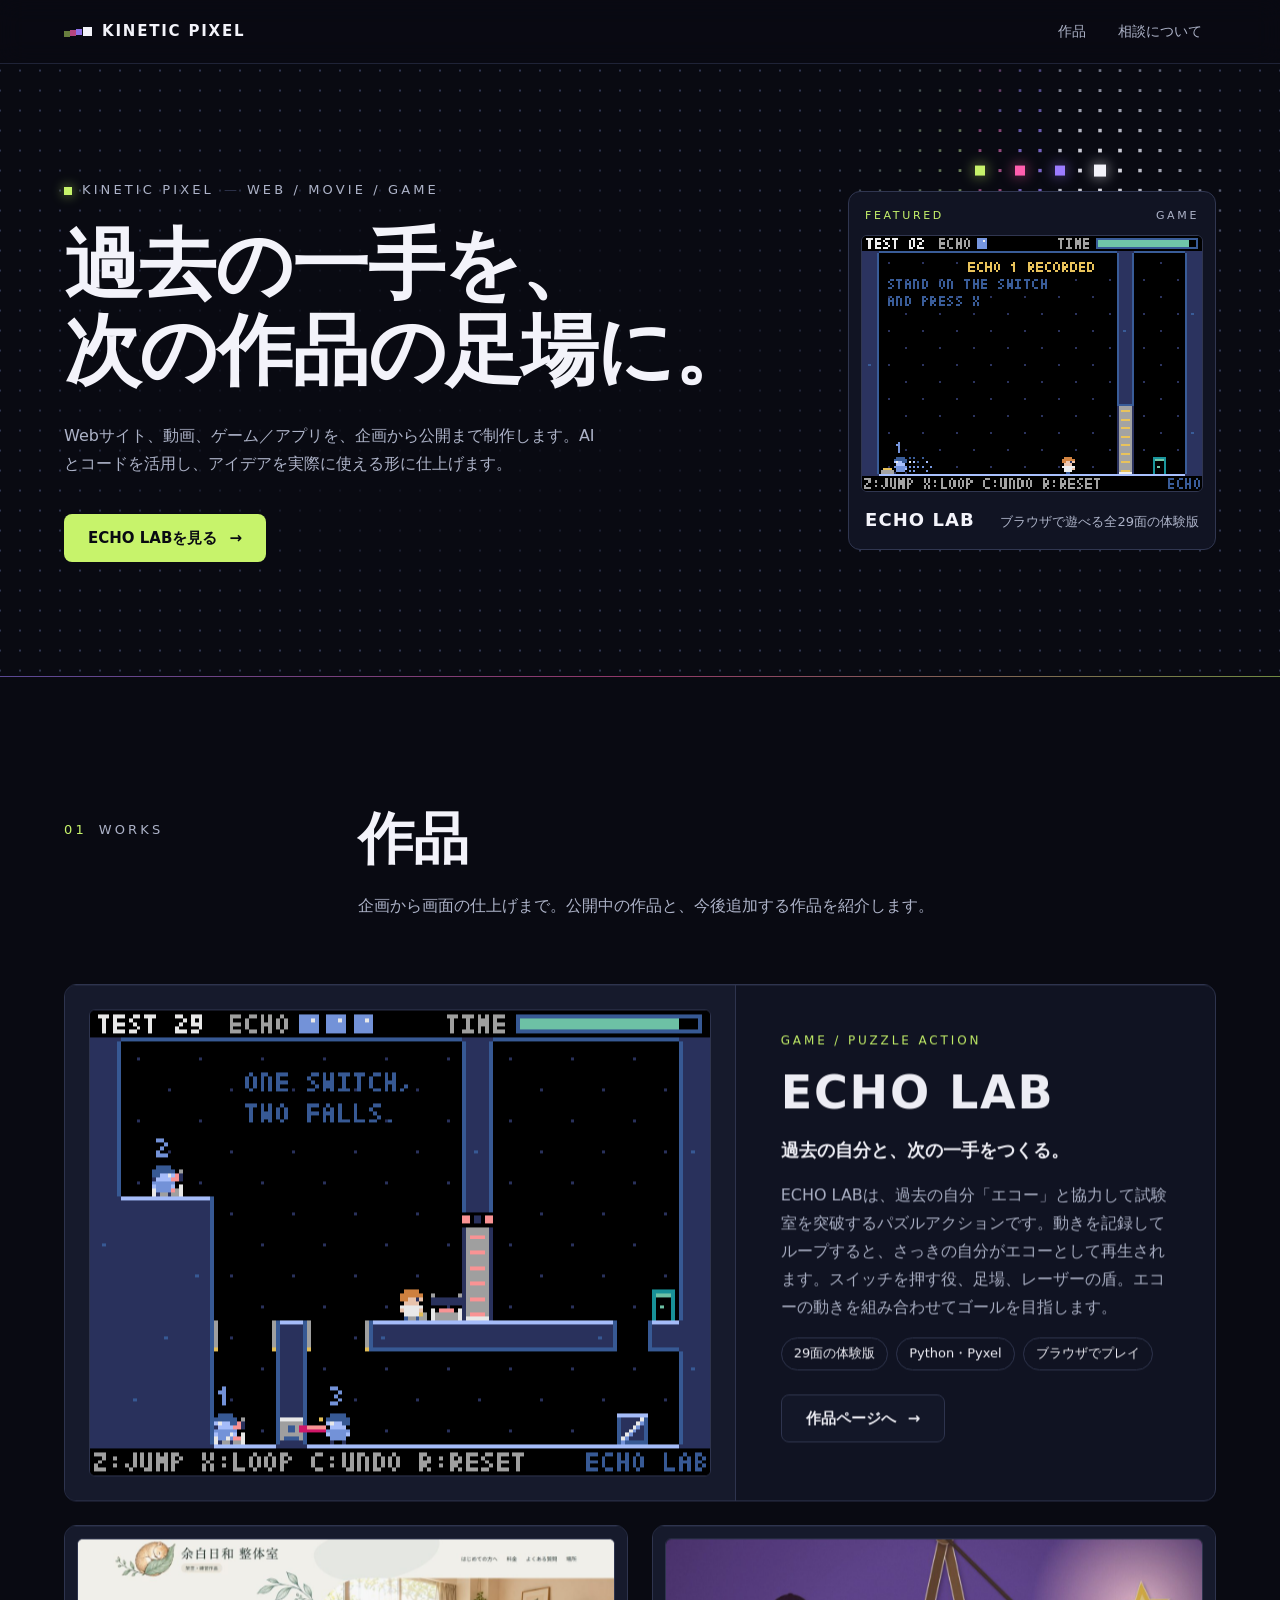
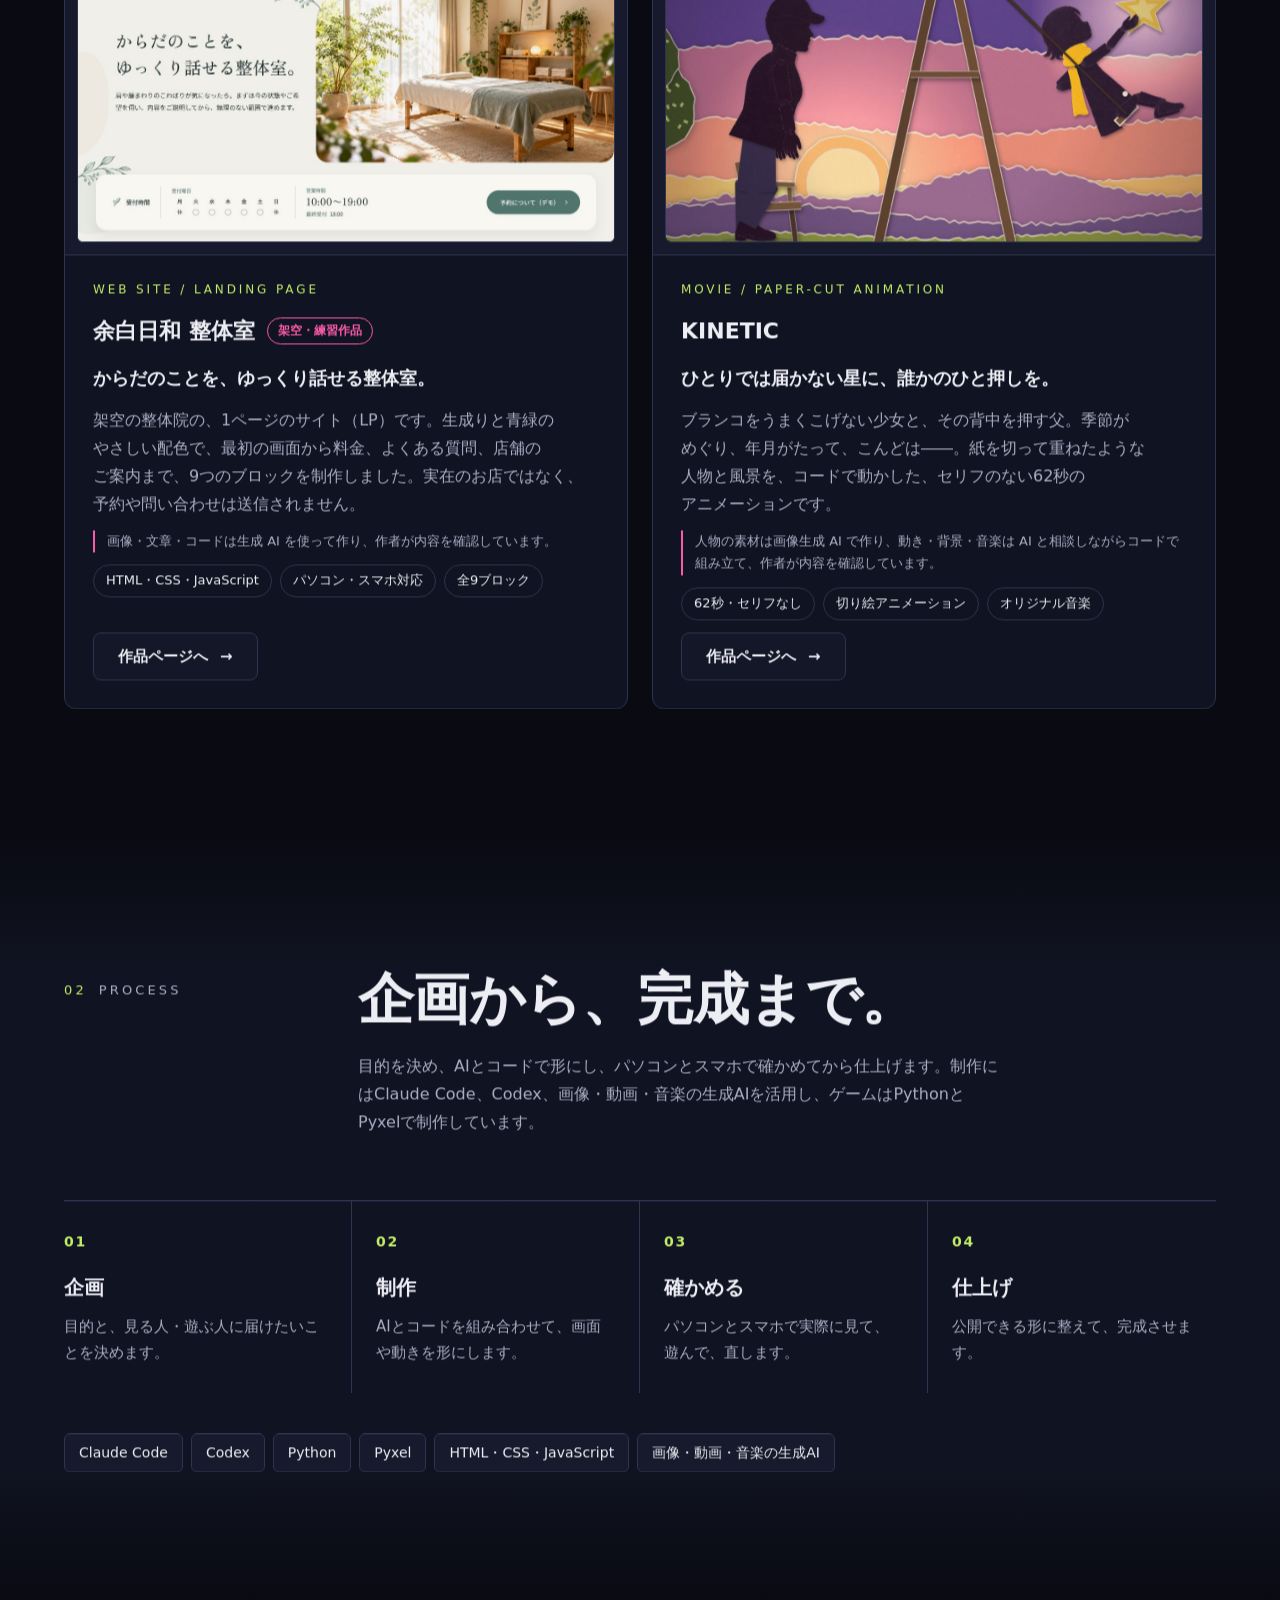
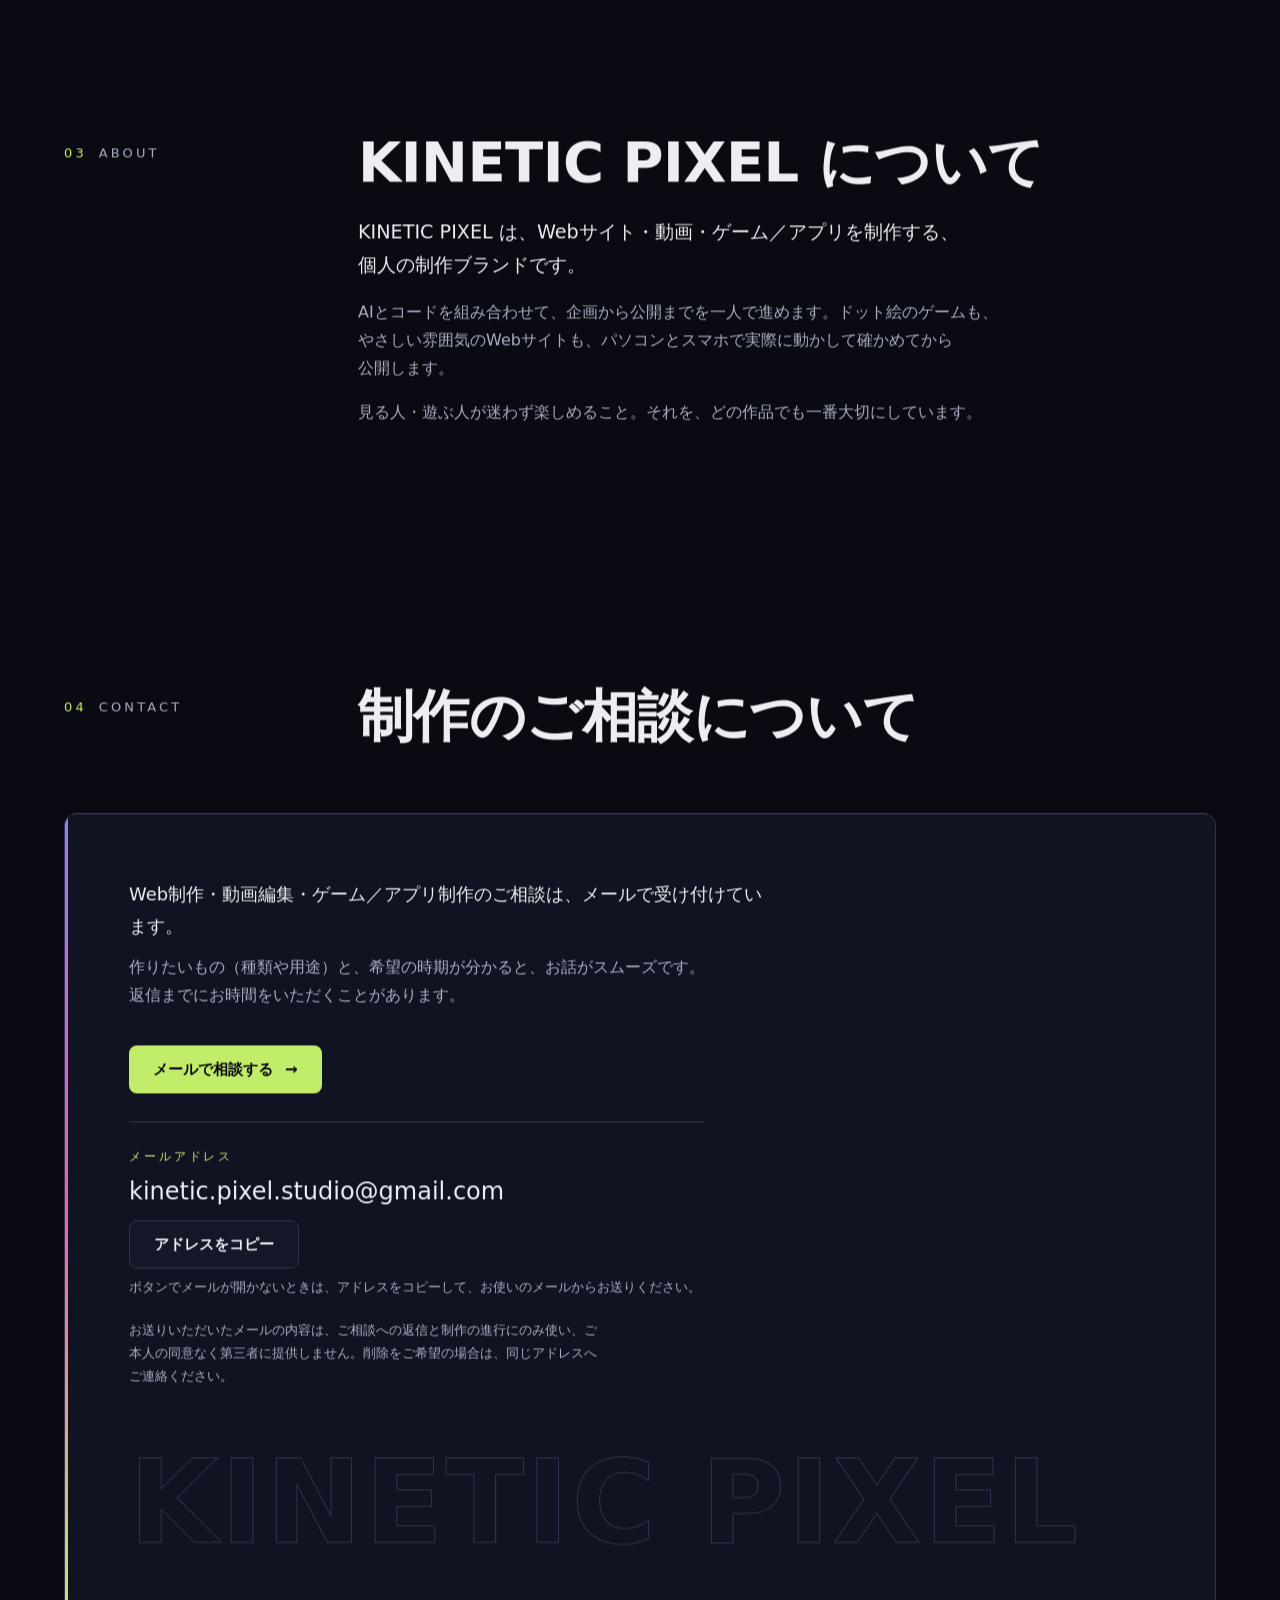
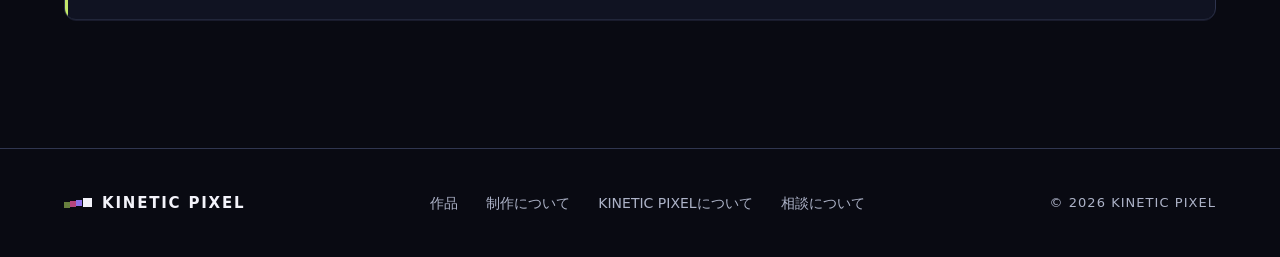
==== commit c0cbbd94: "動画作品 KINETIC の作品ページを足した Co-Authored-By: Claude Opus 5.5 <noreply@anthropic.com>" ====
--- a/index.html
+++ b/index.html
@@ -114,12 +114,24 @@
               <a class="btn btn-ghost" href="works/seitai-lp.html">作品ページへ<span class="btn-arrow" aria-hidden="true">→</span></a>
             </div>
           </article>
-          <article class="soon-card reveal">
-            <div class="soon-media" aria-hidden="true"></div>
-            <div class="soon-body">
-              <p class="work-kind">MOVIE</p>
-              <h3>動画作品 <span class="badge">制作準備中</span></h3>
-              <p>動画作品は、準備ができ次第掲載します。</p>
+          <article class="work-card card-line reveal">
+            <a class="work-card-media" href="works/kinetic.html" tabindex="-1" aria-hidden="true">
+              <span class="film-frame">
+                <img src="assets/img/kinetic/girl-star.jpg" width="1280" height="720" alt="" loading="lazy">
+              </span>
+            </a>
+            <div class="work-card-body phrase-wrap">
+              <p class="work-kind">MOVIE / PAPER-CUT ANIMATION</p>
+              <h3 class="work-card-title">KINETIC</h3>
+              <p class="work-catch">ひとりでは届かない星に、<span class="nobr">誰かのひと押しを。</span></p>
+              <p>ブランコをうまくこげない少女と、その背中を押す父。季節がめぐり、年月がたって、こんどは――。紙を切って重ねたような人物と風景を、コードで動かした、<span class="nobr">セリフのない</span><span class="nobr">62秒の</span>アニメーションです。</p>
+              <p class="ai-note">人物の素材は画像生成 AI で作り、動き・背景・音楽は AI と相談しながらコードで組み立て、作者が内容を確認しています。</p>
+              <ul class="tags" aria-label="作品の情報">
+                <li>62秒・セリフなし</li>
+                <li>切り絵アニメーション</li>
+                <li>オリジナル音楽</li>
+              </ul>
+              <a class="btn btn-ghost" href="works/kinetic.html">作品ページへ<span class="btn-arrow" aria-hidden="true">→</span></a>
             </div>
           </article>
         </div>
--- a/assets/css/site.css
+++ b/assets/css/site.css
@@ -422,6 +422,40 @@
 .finale-copy h2 { font-size: clamp(26px, 3vw, 38px); line-height: 1.3; }
 .finale-copy p:not([class]) { color: var(--muted); }
 .finale-copy .actions { margin-top: 8px; }
+
+/* ---------- 動画の作品ページ ---------- */
+/* 映像のコマ：作品の色をそのまま見せる（ネオンは重ねない） */
+.film-frame { display: block; margin: 0; background: #000; border: 1px solid var(--line); border-radius: 6px; overflow: hidden; }
+.film-frame img { width: 100%; aspect-ratio: 16 / 9; object-fit: cover; }
+.work-hero--film .work-hero-inner { align-items: end; }
+.work-hero-aside { grid-column: 7 / span 6; margin: 0; }
+.video-section { padding-top: clamp(40px, 6vw, 80px); }
+/* 動画は、再生ボタンを押すまで YouTube を読みこまない（site.js の setupVideo が、押したときに iframe に置きかえる） */
+.video-player { position: relative; aspect-ratio: 16 / 9; background: #000; border: 1px solid var(--line); border-radius: 12px; overflow: hidden; }
+.video-poster { position: absolute; inset: 0; display: block; color: #fff; text-decoration: none; }
+.video-poster img { width: 100%; height: 100%; object-fit: cover; }
+.video-poster:focus-visible { outline-offset: -4px; }
+.video-play {
+  position: absolute; left: clamp(12px, 2.5vw, 28px); bottom: clamp(12px, 2.5vw, 28px);
+  display: inline-flex; align-items: center; gap: 12px;
+  padding: 10px 22px 10px 10px;
+  background: rgba(9, 10, 18, .8); border: 1px solid rgba(243, 243, 250, .35); border-radius: 999px;
+  font-weight: 700; font-size: 15px; line-height: 1.4;
+  transition: background-color .25s, border-color .25s;
+}
+.video-play-sub { font-weight: 400; font-size: 13px; color: rgba(243, 243, 250, .8); }
+.video-play-icon { position: relative; flex: none; width: 40px; height: 40px; border-radius: 50%; background: var(--text); }
+.video-play-icon::after { /* 白い丸の中の、右向きの三角 */
+  content: ""; position: absolute; left: 16px; top: 13px;
+  border-style: solid; border-width: 7px 0 7px 11px; border-color: transparent transparent transparent var(--bg);
+}
+.video-poster:hover .video-play,
+.video-poster:focus-visible .video-play { background: rgba(9, 10, 18, .94); border-color: var(--text); }
+.video-frame { position: absolute; inset: 0; width: 100%; height: 100%; border: 0; }
+.video-note { max-width: 52em; margin-top: 14px; color: var(--muted); font-size: 13px; }
+.video-note a { margin-left: .5em; color: var(--text); white-space: nowrap; }
+.credits { max-width: 52em; }
+.credits a { overflow-wrap: anywhere; }
 
 /* ---------- スクロールで現れる ---------- */
 .js .reveal { opacity: 0; transform: translateY(18px); transition: opacity .46s ease, transform .46s ease; }
@@ -456,6 +490,7 @@
   .finale-inner { grid-template-columns: minmax(0, 1fr); }
   .work-hero-copy,
   .work-hero-media,
+  .work-hero-aside,
   .finale-media,
   .finale-copy { grid-column: 1 / -1; }
   .work-meta--compact div { grid-template-columns: 5.5em 1fr; gap: 12px; }
@@ -464,6 +499,11 @@
   .controls { grid-template-columns: minmax(0, 1fr); }
   .keys div { grid-template-columns: 5.5em 1fr; }
   .js .reveal { opacity: 1; transform: none; transition: none; }
+  .video-player { border-radius: 8px; }
+  .video-play { gap: 8px; padding: 6px 14px 6px 6px; font-size: 14px; }
+  .video-play-sub { display: none; } /* 狭い画面では「再生する」だけにして、絵を隠しすぎない */
+  .video-play-icon { width: 32px; height: 32px; }
+  .video-play-icon::after { left: 13px; top: 10px; border-width: 6px 0 6px 9px; }
 }
 
 /* 小さなスマホ（幅 320〜380px） */
@@ -499,6 +539,6 @@
   html { scroll-behavior: auto; }
   .js .reveal { opacity: 1; transform: none; transition: none; }
   .card-line::after { transform: scaleX(1); transition: none; }
-  .btn, .btn-arrow, .hero-feature { transition: none; }
+  .btn, .btn-arrow, .hero-feature, .video-play { transition: none; }
   .btn:hover .btn-arrow { transform: none; }
 }
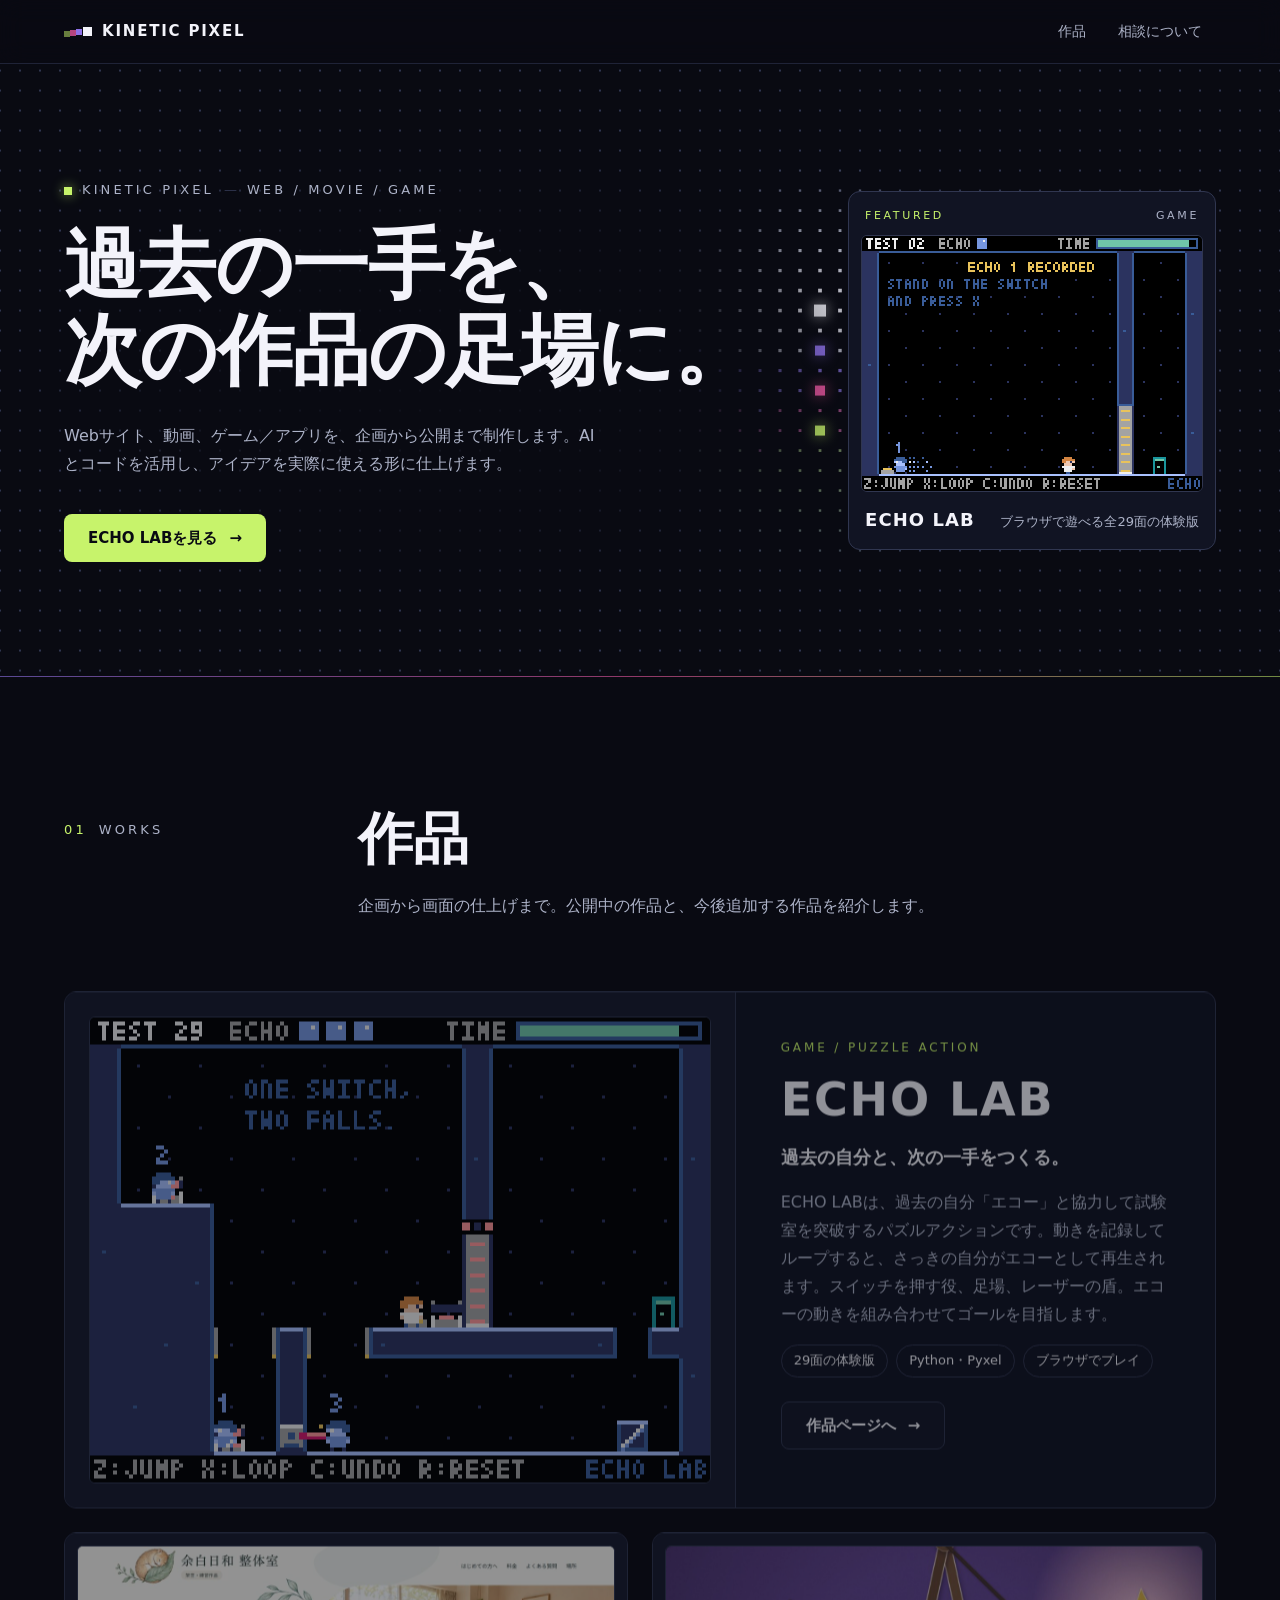
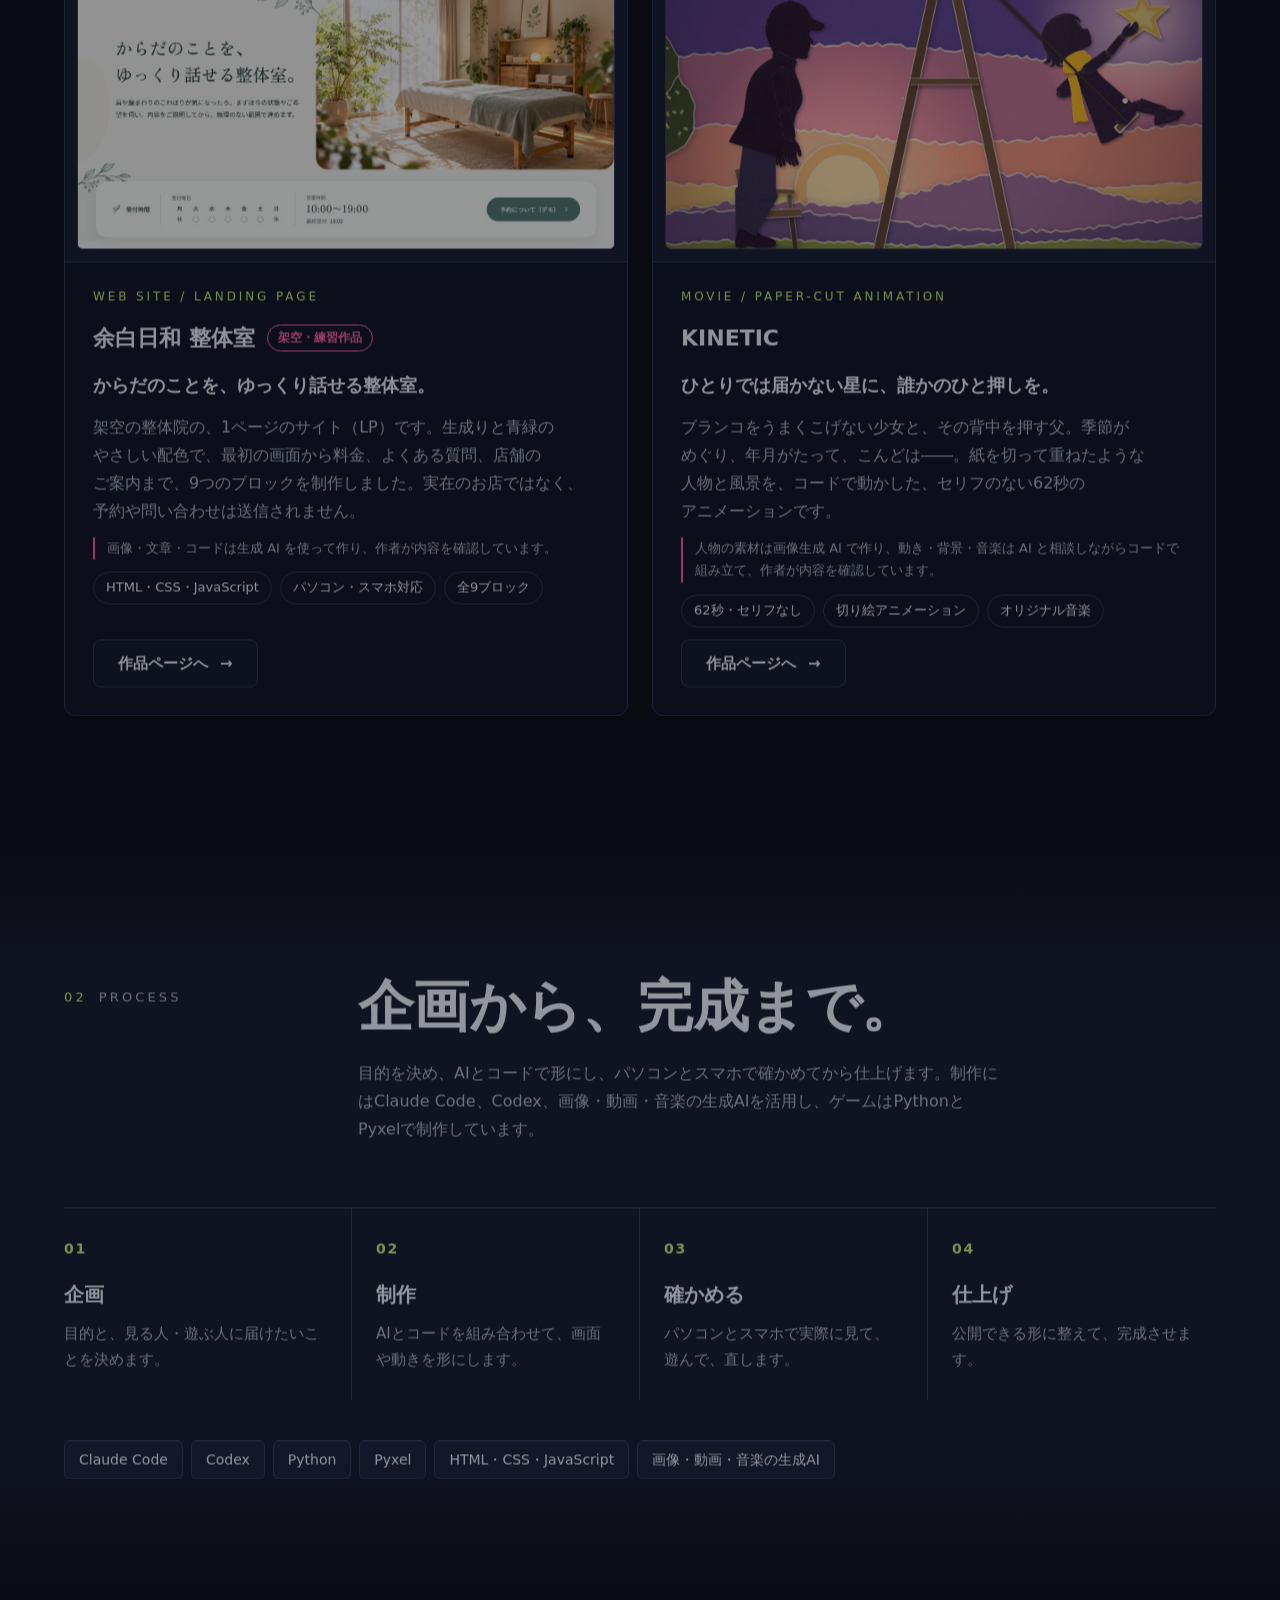
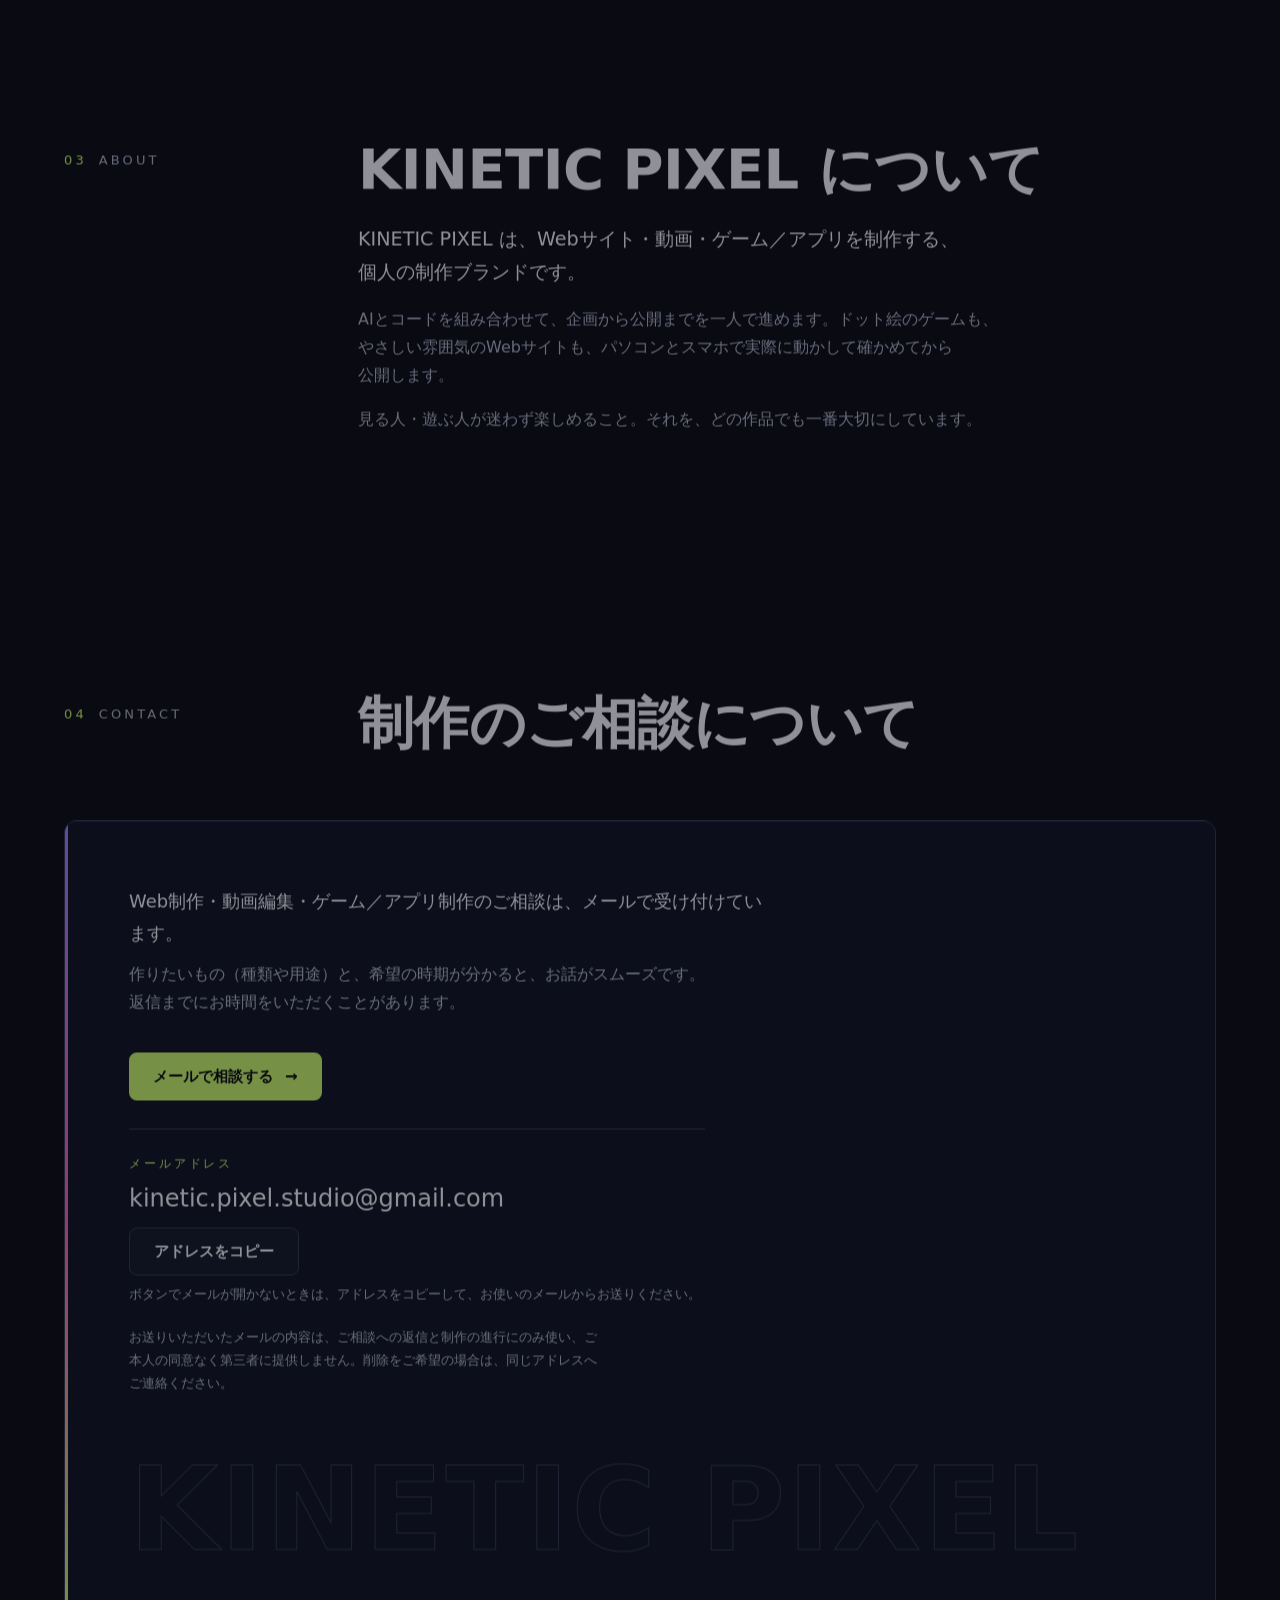
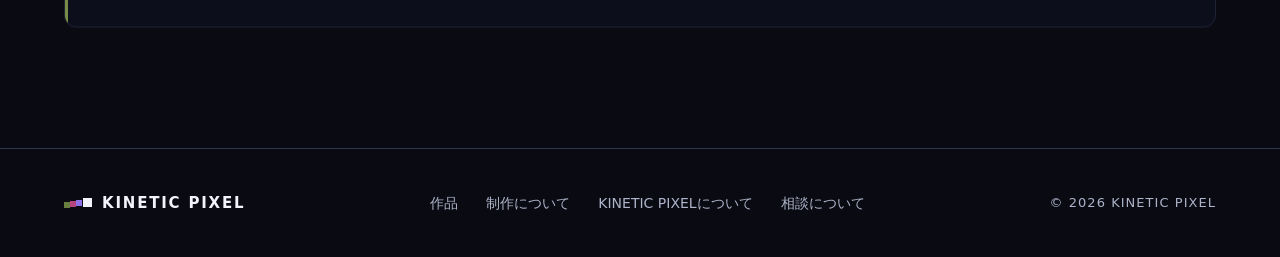
==== commit 09c0decf: "リンクを貼ったときに出る絵（og:image）を足した Co-Authored-By: Claude Opus 5.5 <noreply@anthropic.com>" ====
--- a/index.html
+++ b/index.html
@@ -12,6 +12,15 @@
   <meta property="og:type" content="website">
   <meta property="og:title" content="KINETIC PIXEL">
   <meta property="og:description" content="Webサイト、動画、ゲーム／アプリを、企画から公開まで制作します。AIとコードを活用し、アイデアを実際に使える形に仕上げます。">
+  <meta property="og:url" content="https://kinetic-pixel.github.io/">
+  <meta property="og:site_name" content="KINETIC PIXEL">
+  <meta property="og:locale" content="ja_JP">
+  <!-- リンクを貼ったときに出る絵。多くのサービスは完全な URL でないと読まない -->
+  <meta property="og:image" content="https://kinetic-pixel.github.io/assets/img/og/top.jpg">
+  <meta property="og:image:width" content="1200">
+  <meta property="og:image:height" content="630">
+  <meta property="og:image:alt" content="KINETIC PIXEL のポートフォリオ。見出し「過去の一手を、次の作品の足場に。」と、作品 3 つ（切り絵アニメーション KINETIC、ゲーム ECHO LAB、整体院の LP）の画像。">
+  <meta name="twitter:card" content="summary_large_image">
   <link rel="icon" href="assets/img/favicon.svg" type="image/svg+xml">
   <link rel="preconnect" href="https://fonts.googleapis.com">
   <link rel="preconnect" href="https://fonts.gstatic.com" crossorigin>
